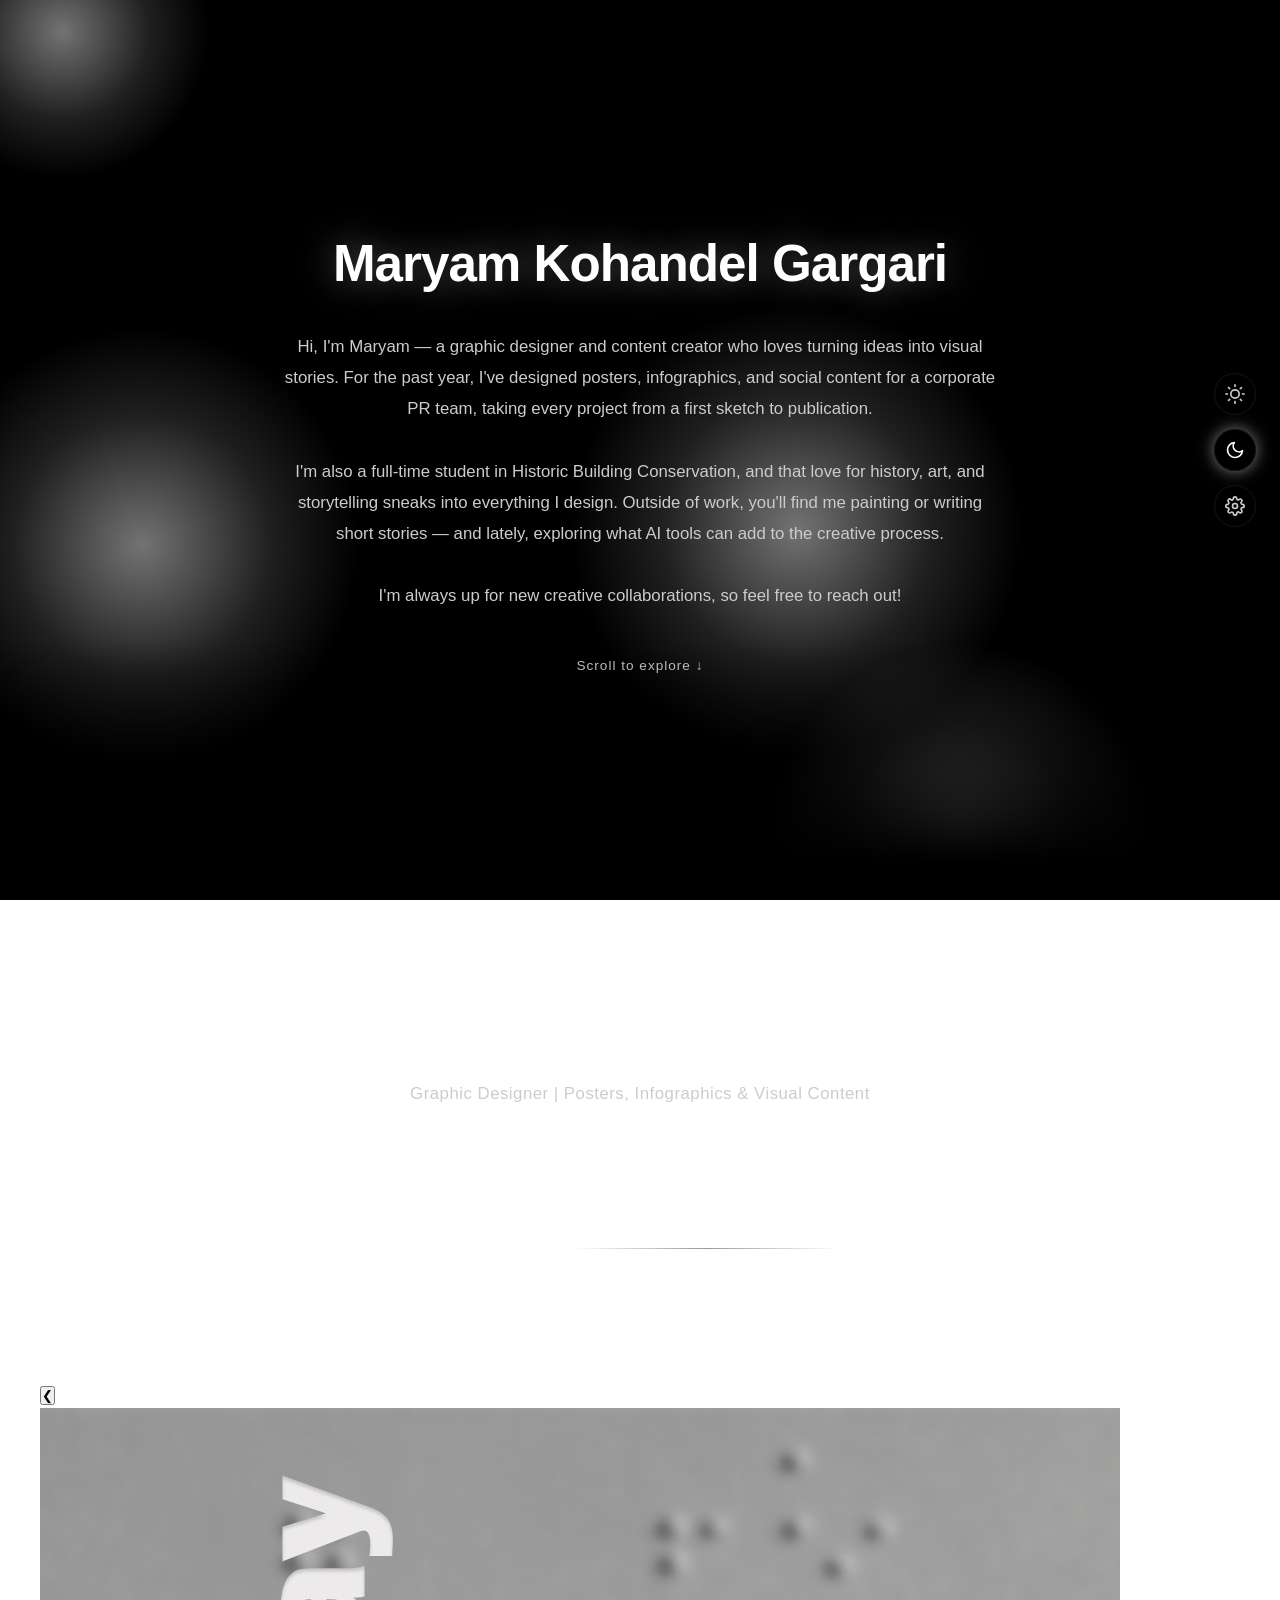
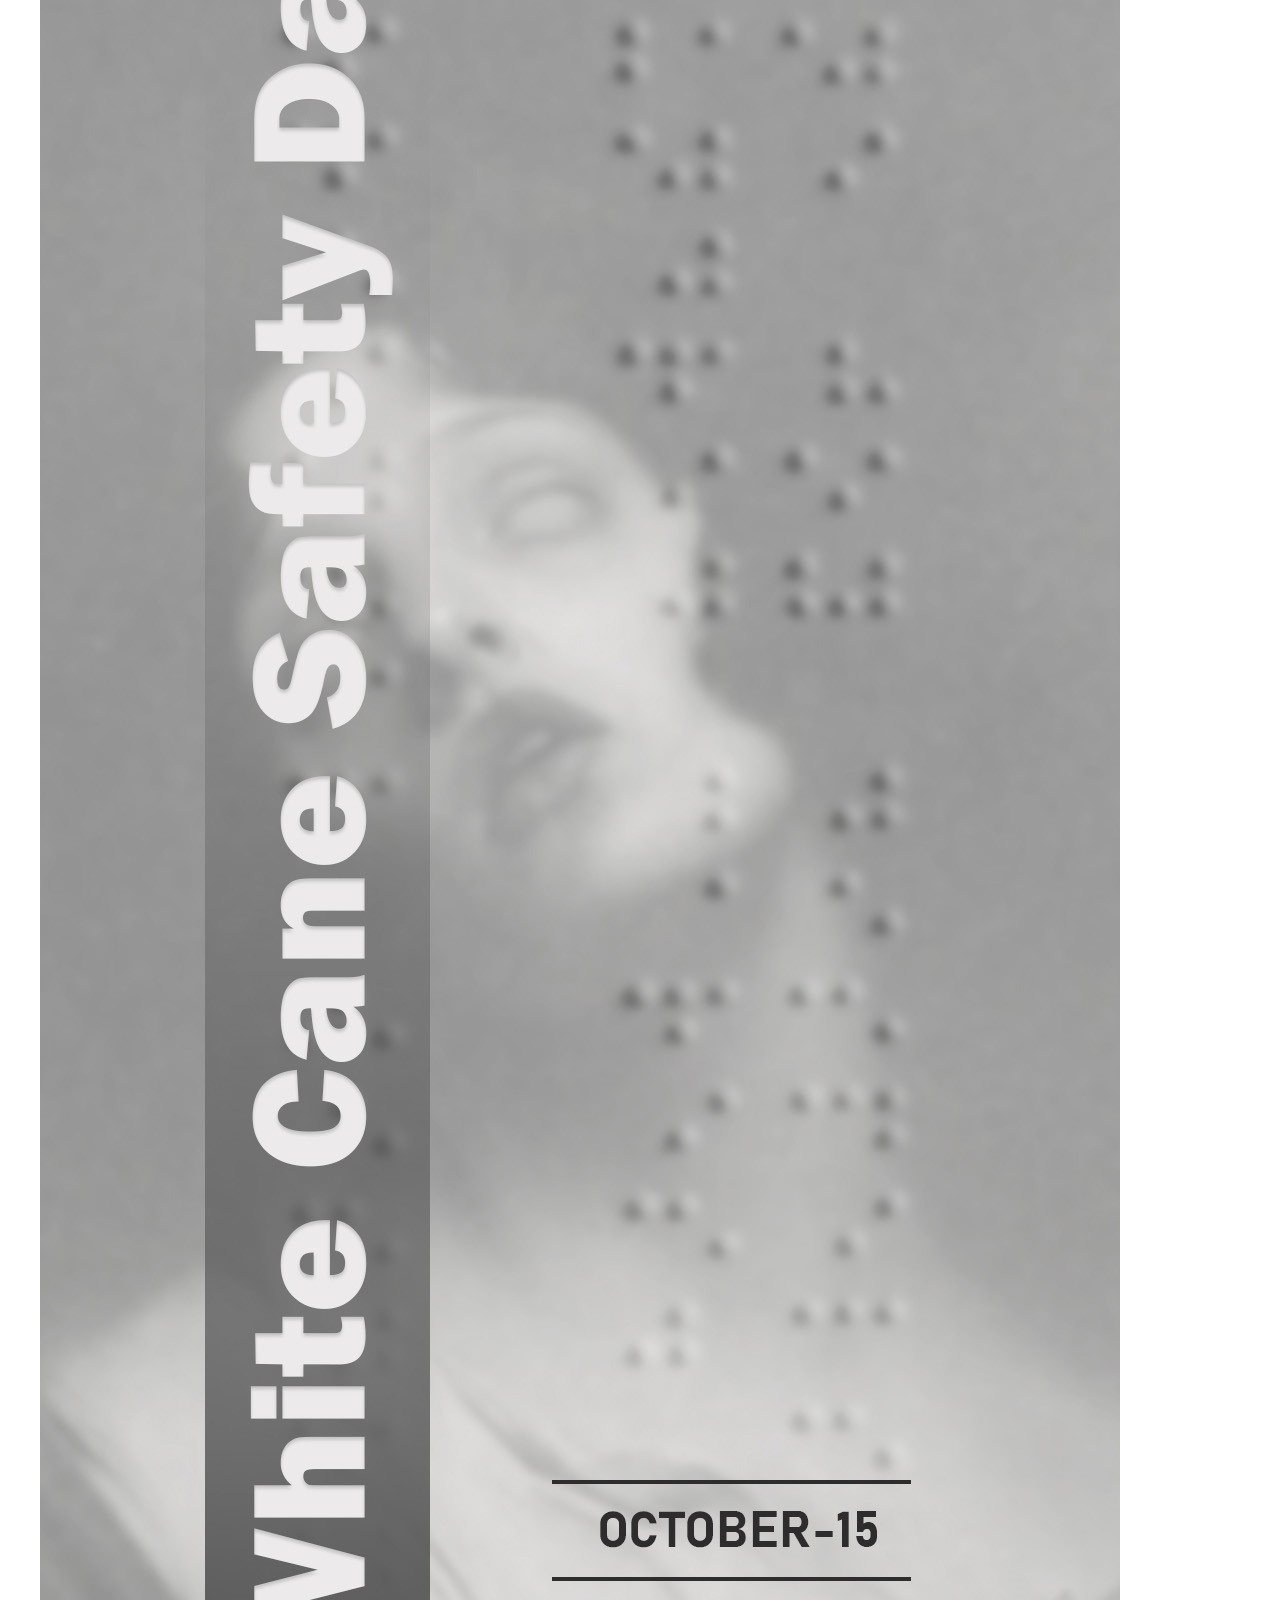
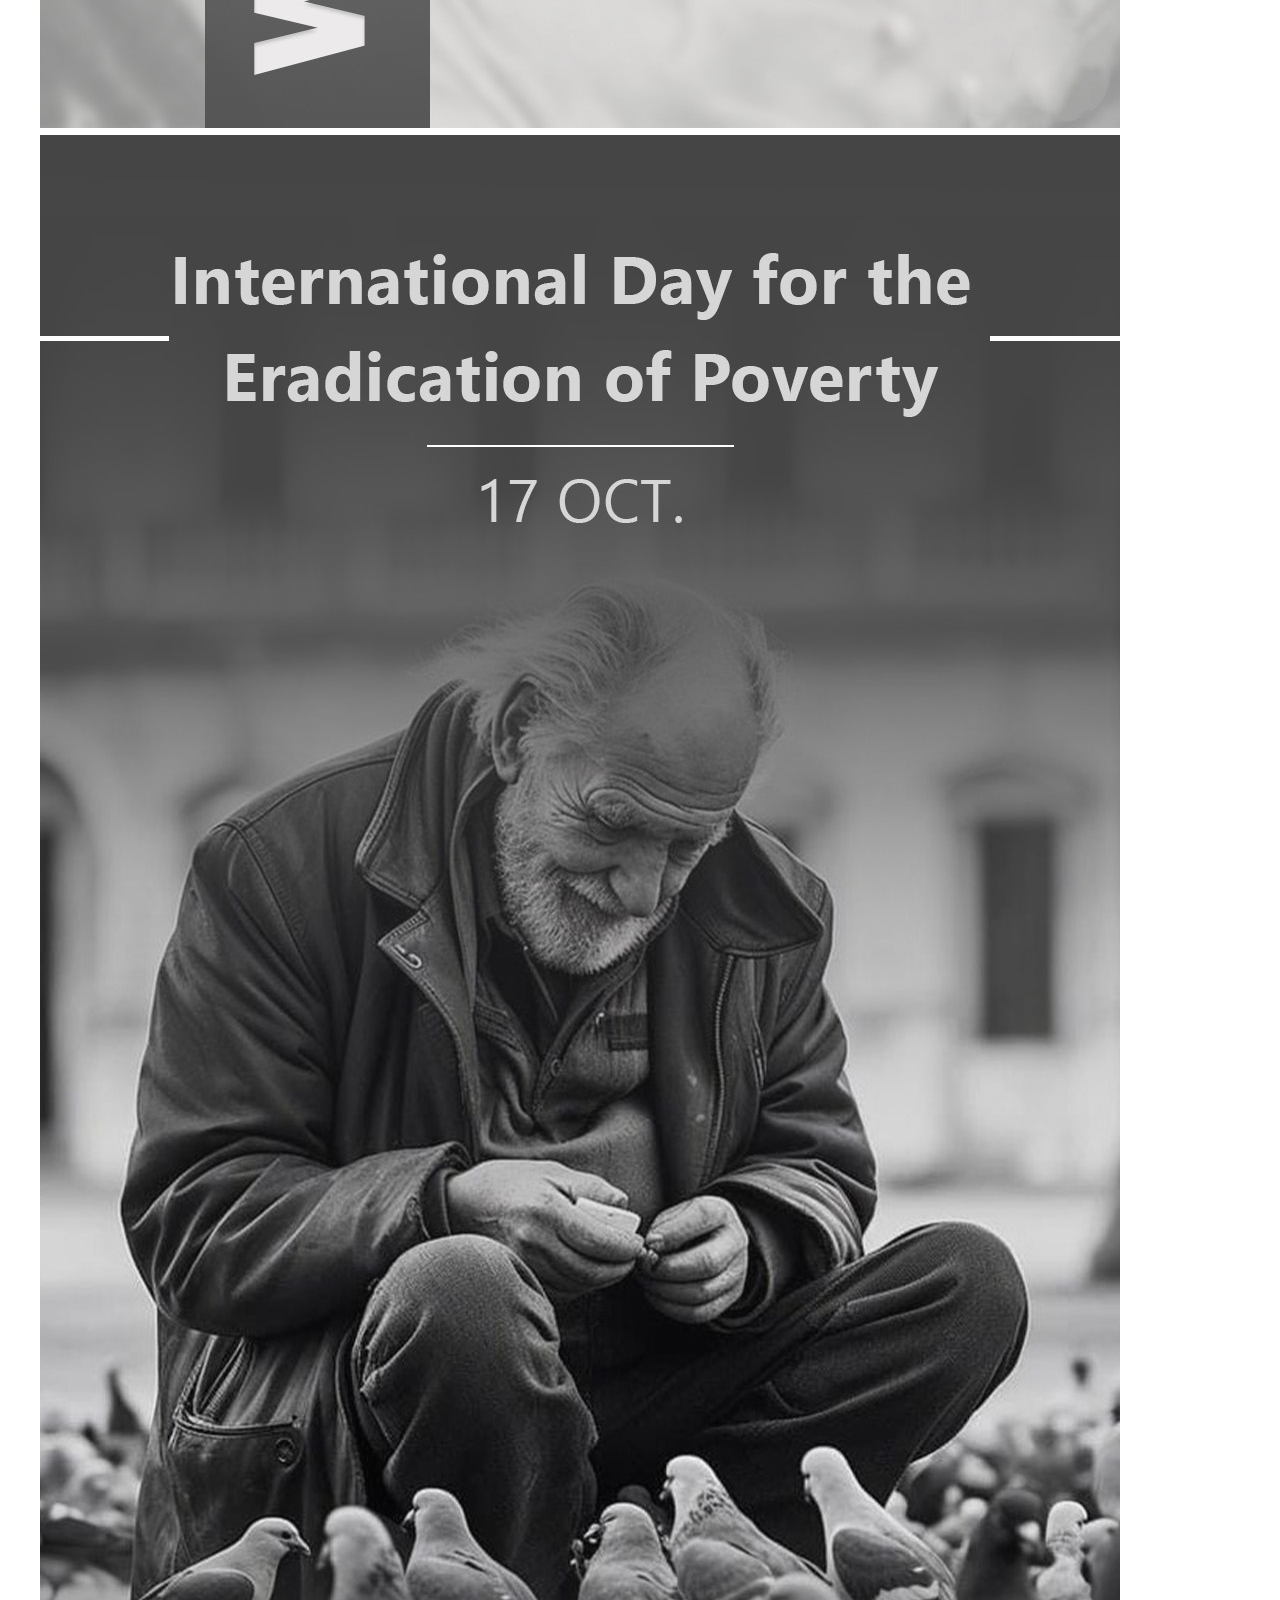
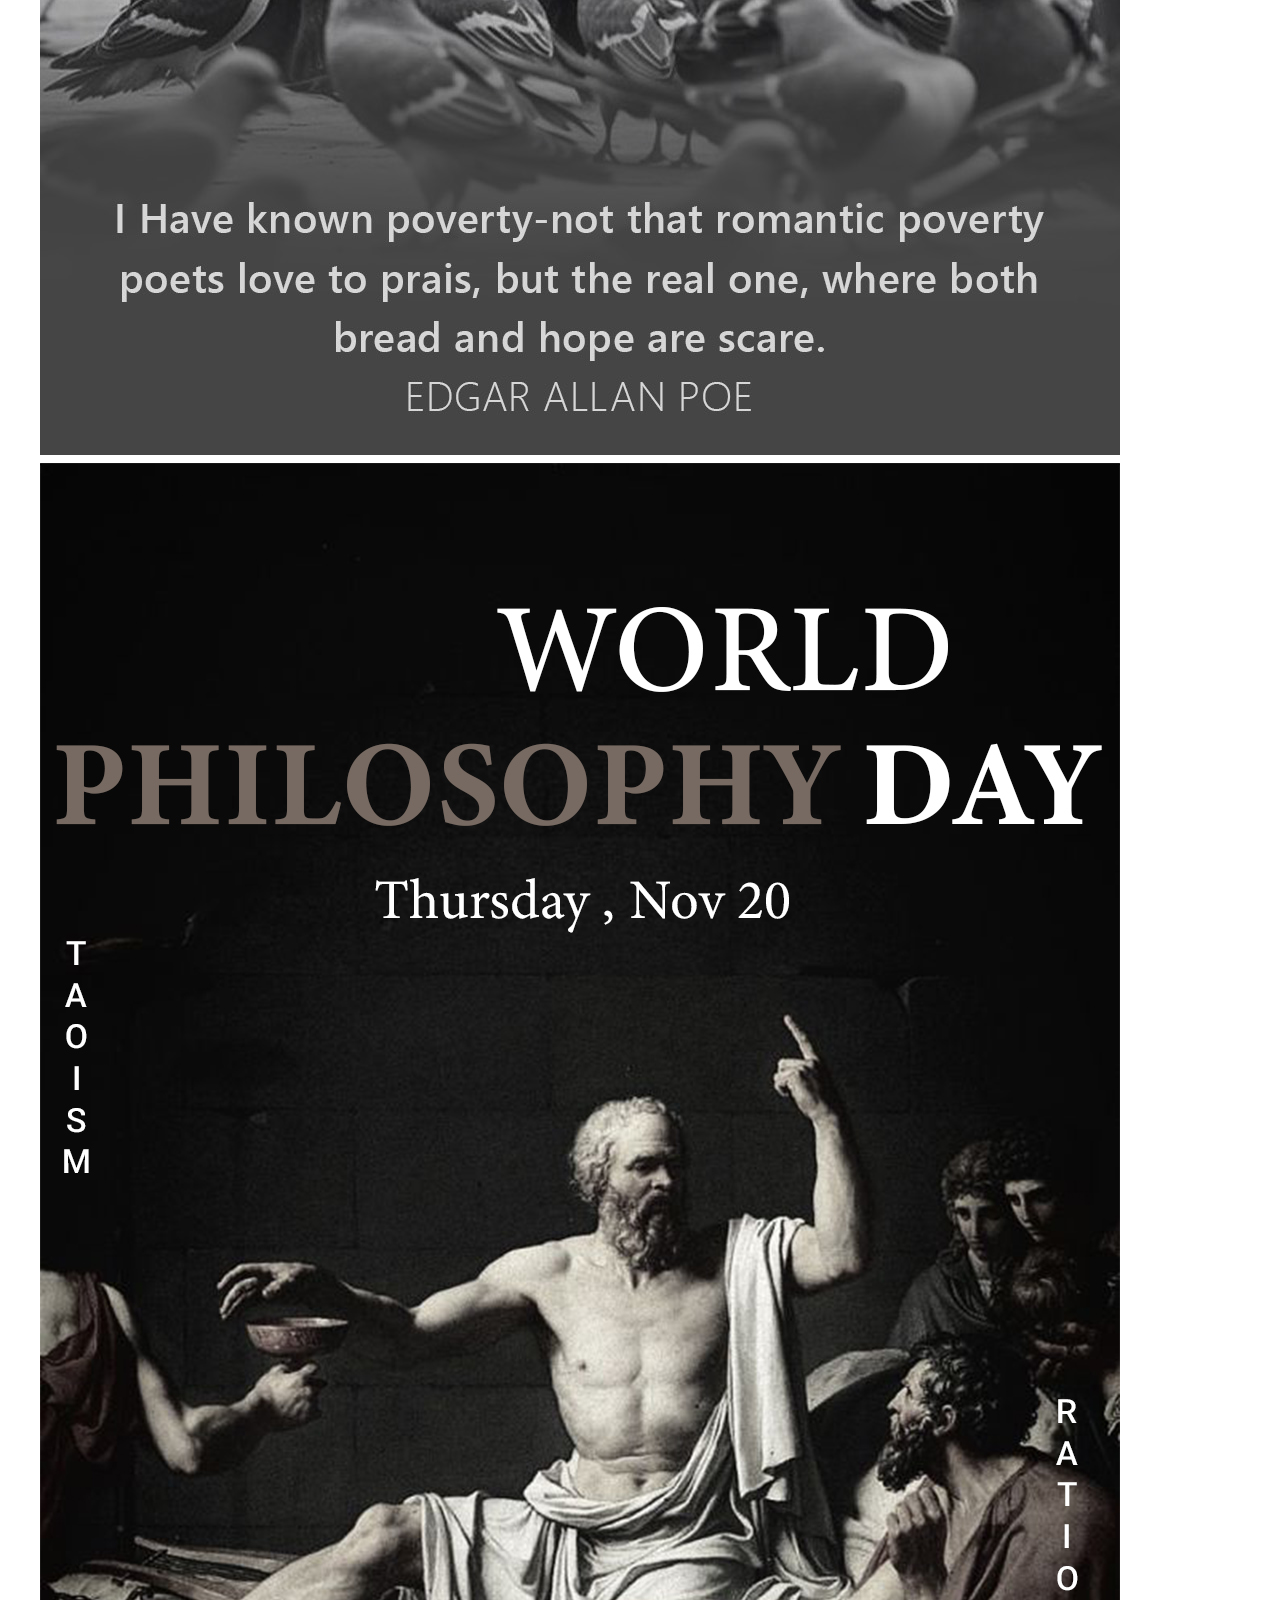
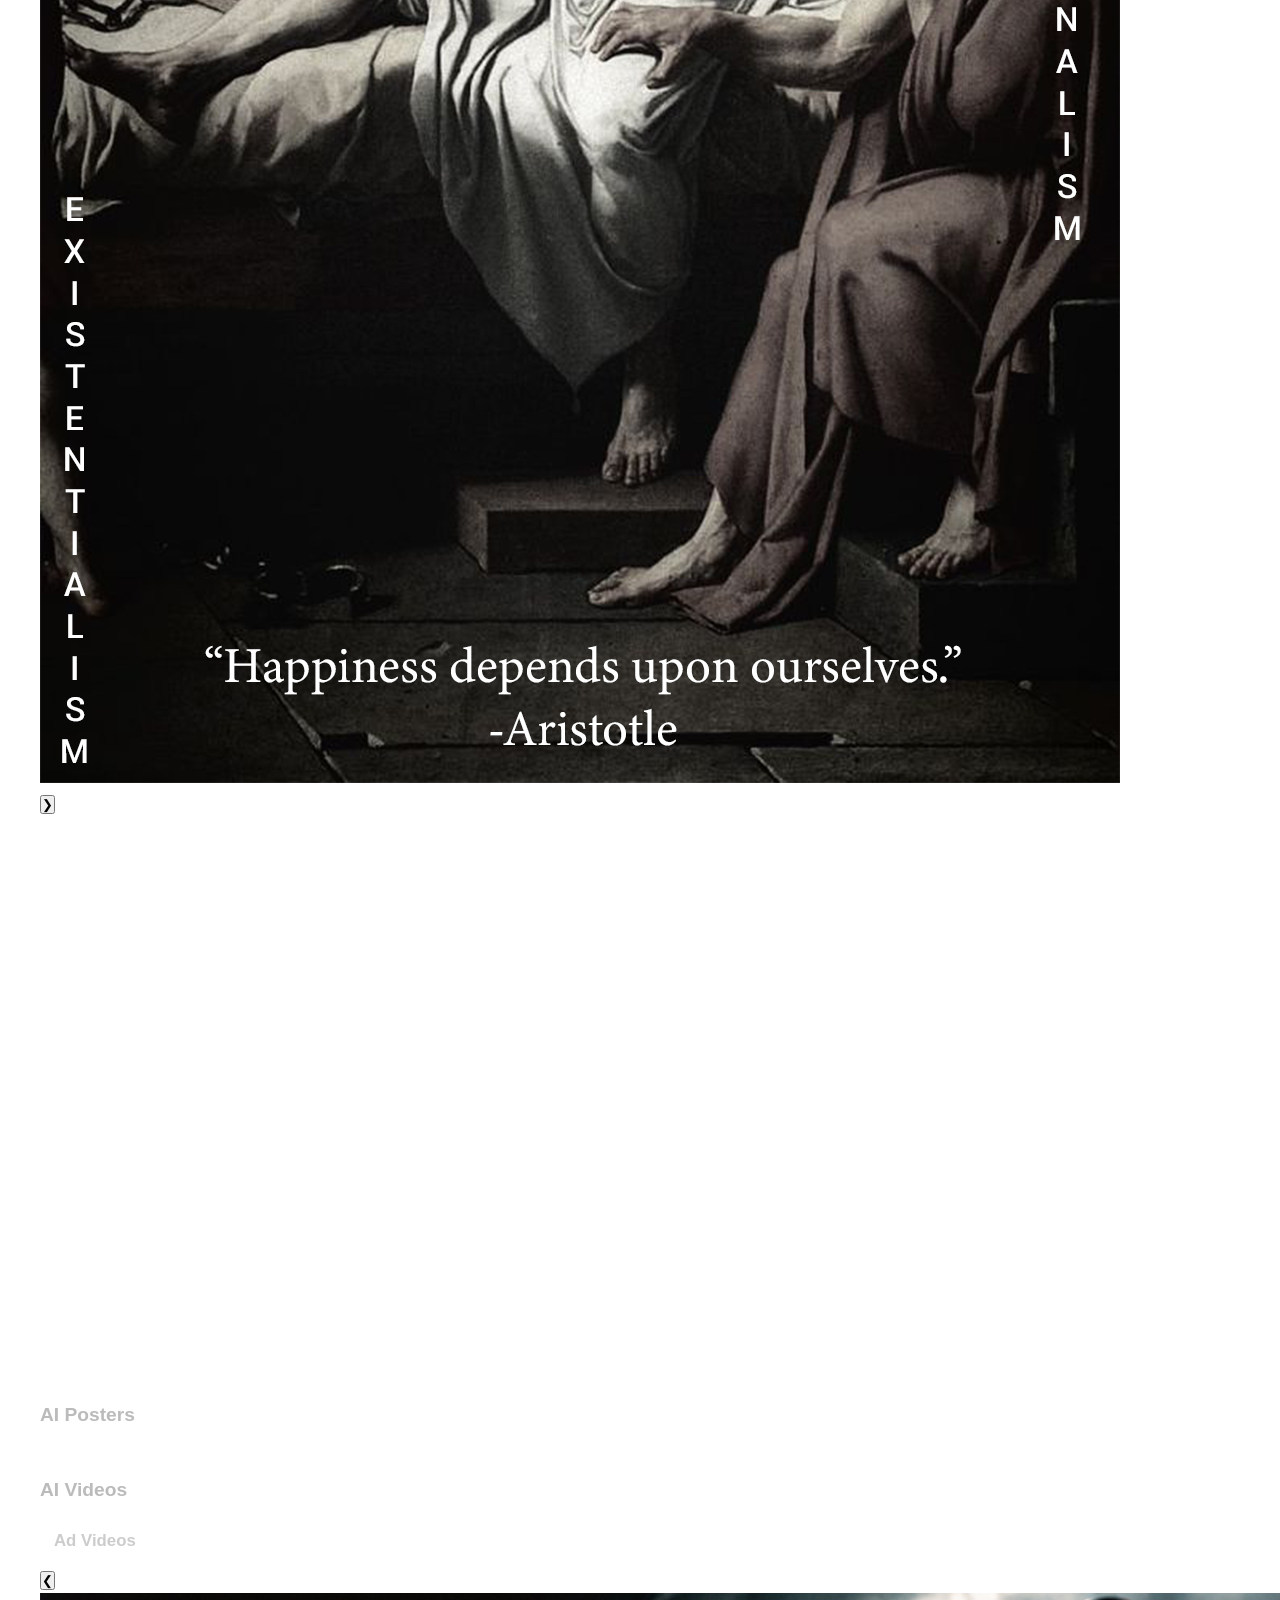
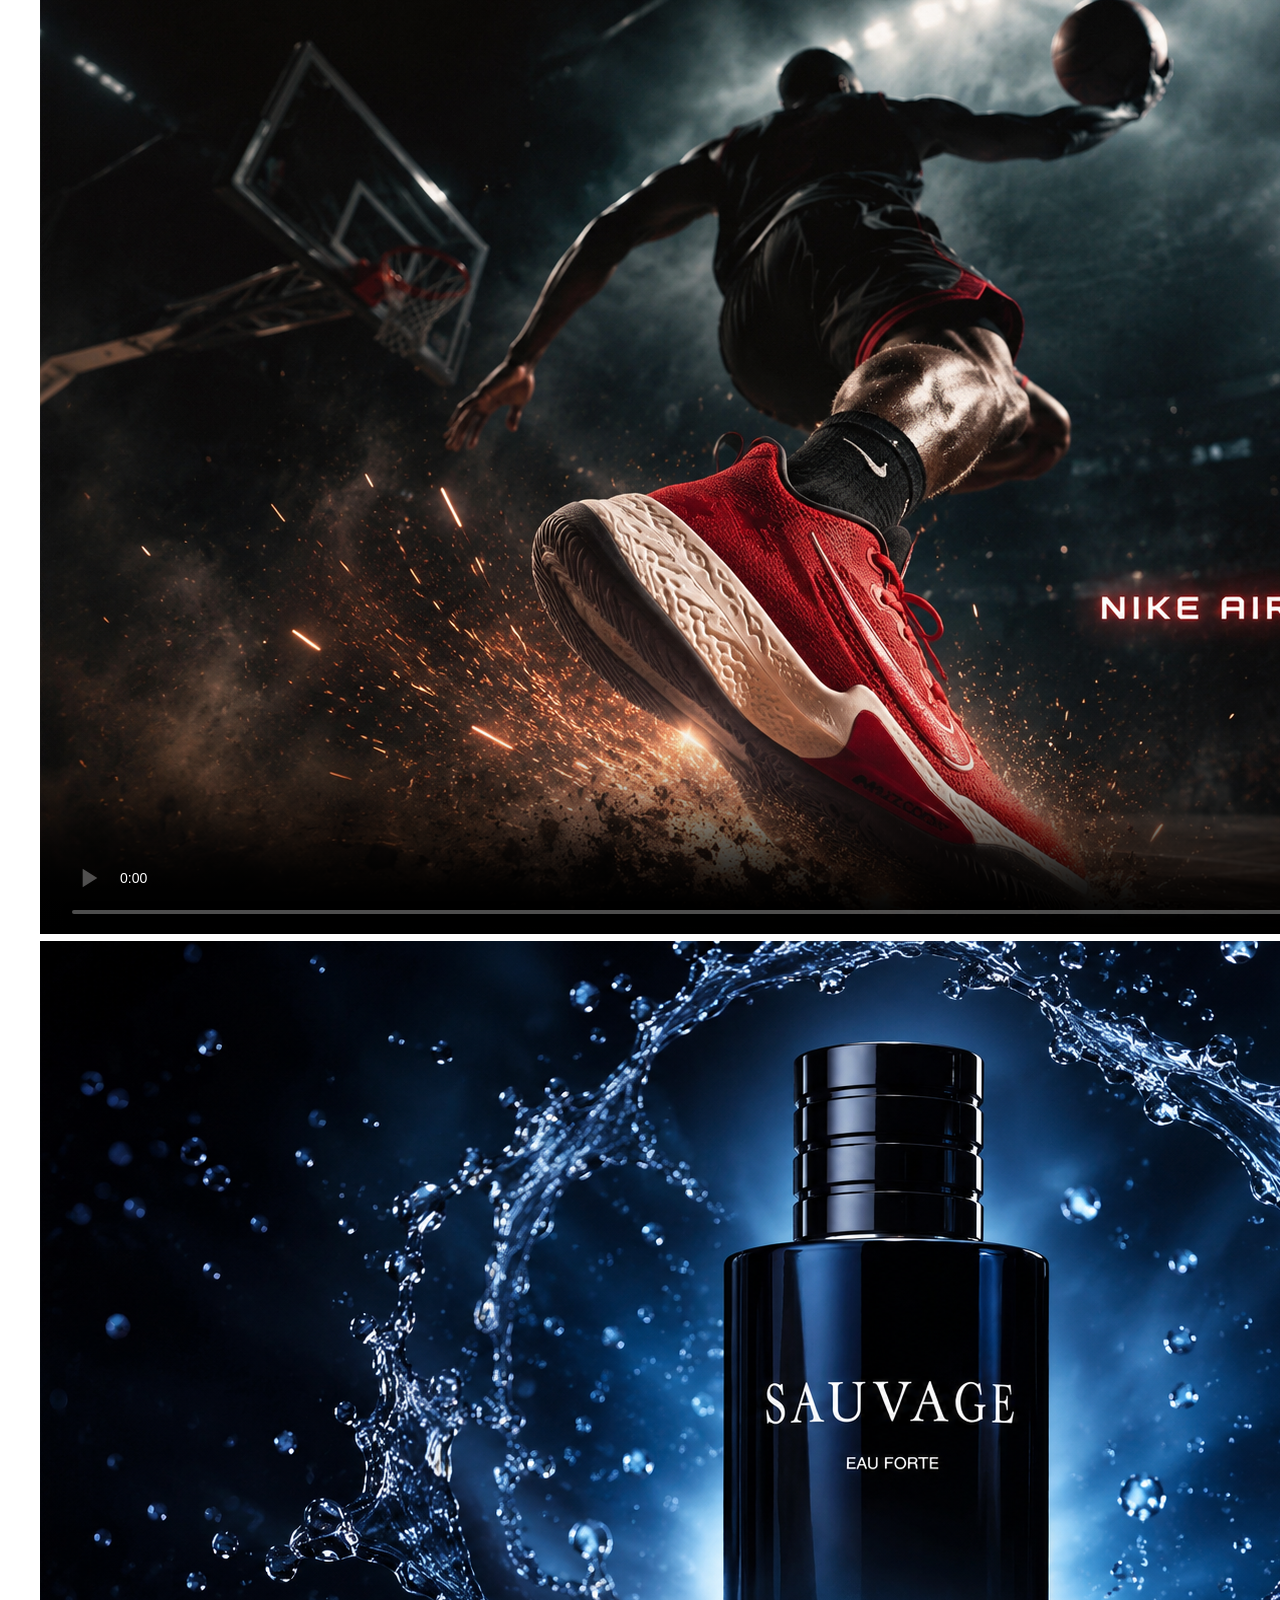
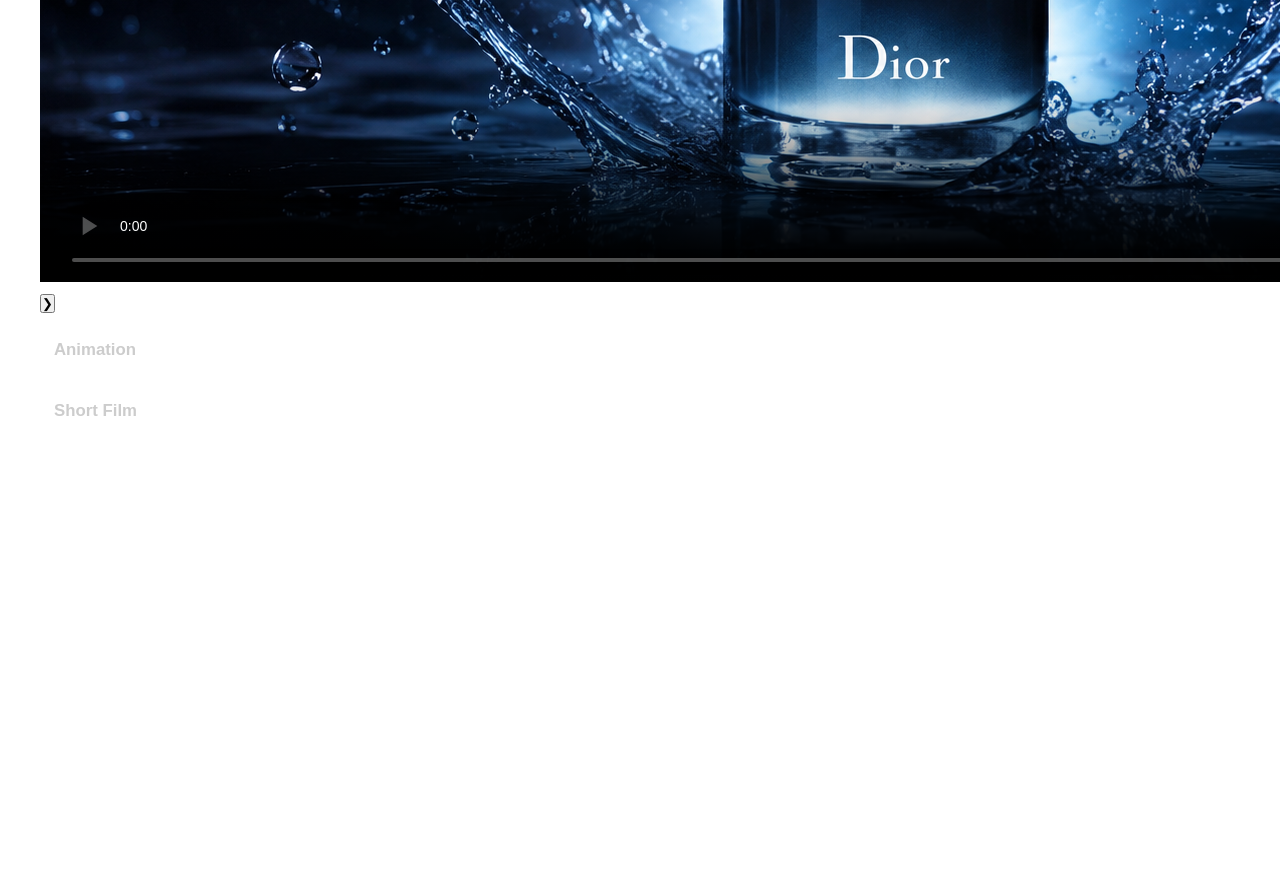
==== index.html @ fb29f492 "Update index.html" ====
<!DOCTYPE html>
<html lang="en" data-theme="dark">
<head>
  <meta charset="UTF-8">
  <meta name="viewport" content="width=device-width, initial-scale=1.0">
  <title>Maryam Kohandel Gargari | Graphic Design Portfolio</title>
  <link rel="stylesheet" href="style.css">
</head>
<body>

  <nav class="navbar" id="navbar">
    <a href="#posters" class="nav-link" data-target="posters">Occasion Posters</a>
    <a href="#logos" class="nav-link" data-target="logos">Logos</a>
    <a href="#infographics" class="nav-link" data-target="infographics">Infographics</a>
    <div class="nav-dropdown">
      <a href="#ai-content" class="nav-link" data-target="ai-content">AI Content</a>
      <div class="dropdown-menu">
        <a href="#ai-posters" class="dropdown-item">AI Posters</a>
        <a href="#ai-videos" class="dropdown-item">AI Videos</a>
      </div>
    </div>
    <a href="#architecture" class="nav-link" data-target="architecture">Architecture</a>
    <a href="#portfolios" class="nav-link" data-target="portfolios">Portfolio Designs</a>
  </nav>

  <div class="theme-switcher">
    <button class="theme-btn" id="lightBtn" title="Light mode" aria-label="Light mode">
      <svg viewBox="0 0 24 24" fill="none" stroke="currentColor" stroke-width="2" stroke-linecap="round" stroke-linejoin="round">
        <circle cx="12" cy="12" r="5"></circle>
        <line x1="12" y1="1" x2="12" y2="3"></line>
        <line x1="12" y1="21" x2="12" y2="23"></line>
        <line x1="4.22" y1="4.22" x2="5.64" y2="5.64"></line>
        <line x1="18.36" y1="18.36" x2="19.78" y2="19.78"></line>
        <line x1="1" y1="12" x2="3" y2="12"></line>
        <line x1="21" y1="12" x2="23" y2="12"></line>
        <line x1="4.22" y1="19.78" x2="5.64" y2="18.36"></line>
        <line x1="18.36" y1="5.64" x2="19.78" y2="4.22"></line>
      </svg>
    </button>
    <button class="theme-btn" id="darkBtn" title="Dark mode" aria-label="Dark mode">
      <svg viewBox="0 0 24 24" fill="none" stroke="currentColor" stroke-width="2" stroke-linecap="round" stroke-linejoin="round">
        <path d="M21 12.79A9 9 0 1 1 11.21 3 7 7 0 0 0 21 12.79z"></path>
      </svg>
    </button>
    <button class="theme-btn" id="autoBtn" title="System default" aria-label="System default">
      <svg viewBox="0 0 24 24" fill="none" stroke="currentColor" stroke-width="2" stroke-linecap="round" stroke-linejoin="round">
        <circle cx="12" cy="12" r="3"></circle>
        <path d="M19.4 15a1.65 1.65 0 0 0 .33 1.82l.06.06a2 2 0 1 1-2.83 2.83l-.06-.06a1.65 1.65 0 0 0-1.82-.33 1.65 1.65 0 0 0-1 1.51V21a2 2 0 0 1-4 0v-.09A1.65 1.65 0 0 0 9 19.4a1.65 1.65 0 0 0-1.82.33l-.06.06a2 2 0 1 1-2.83-2.83l.06-.06a1.65 1.65 0 0 0 .33-1.82 1.65 1.65 0 0 0-1.51-1H3a2 2 0 0 1 0-4h.09A1.65 1.65 0 0 0 4.6 9a1.65 1.65 0 0 0-.33-1.82l-.06-.06a2 2 0 1 1 2.83-2.83l.06.06a1.65 1.65 0 0 0 1.82.33H9a1.65 1.65 0 0 0 1-1.51V3a2 2 0 0 1 4 0v.09a1.65 1.65 0 0 0 1 1.51 1.65 1.65 0 0 0 1.82-.33l.06-.06a2 2 0 1 1 2.83 2.83l-.06.06a1.65 1.65 0 0 0-.33 1.82V9a1.65 1.65 0 0 0 1.51 1H21a2 2 0 0 1 0 4h-.09a1.65 1.65 0 0 0-1.51 1z"></path>
      </svg>
    </button>
  </div>

  <section class="hero" id="hero">
    <canvas id="fluidCanvas"></canvas>
    <div class="hero-content">
      <h1 class="hero-name">Maryam Kohandel <span class="accent">Gargari</span></h1>
      <p class="hero-desc" id="heroDesc">
        Hi, I'm Maryam — a graphic designer and content creator who loves turning ideas into visual stories. For the past year, I've designed posters, infographics, and social content for a corporate PR team, taking every project from a first sketch to publication.
        <br><br>
        I'm also a full-time student in Historic Building Conservation, and that love for history, art, and storytelling sneaks into everything I design. Outside of work, you'll find me painting or writing short stories — and lately, exploring what AI tools can add to the creative process.
        <br><br>
        I'm always up for new creative collaborations, so feel free to reach out!
      </p>
      <div class="scroll-hint">Scroll to explore ↓</div>
    </div>
  </section>

  <header id="mainHeader">
    <h1 class="main-name" id="mainName">Maryam Kohandel <span class="accent">Gargari</span></h1>
    <p id="subtitleText"></p>
    <div class="contact-info" id="contactInfo">
      <a href="https://wa.me/989905837732" target="_blank" rel="noopener noreferrer" class="contact-box">
        +98 990 583 7732
      </a>
      <a href="https://www.linkedin.com/in/maryam-kohandel-gargari-7722b7240/?skipRedirect=true" target="_blank" rel="noopener noreferrer" class="contact-box">
        LinkedIn
      </a>
    </div>
  </header>

  <div class="section-divider"></div>

<section class="section reveal" id="posters">
    <h2 class="section-title">Occasion Posters</h2>
    <div class="carousel-wrapper">
      <button class="carousel-arrow carousel-prev" aria-label="Previous poster">&#10094;</button>
      <div class="carousel-viewport">
        <div class="carousel-track">
          <div class="carousel-item" data-title="International White Cane Day">
            <img src="white-cane-day.jpg" alt="International White Cane Day">
          </div>
          <div class="carousel-item" data-title="International Day for the Eradication of Poverty">
            <img src="eradication-of-poverty.jpg" alt="International Day for the Eradication of Poverty">
          </div>
          <div class="carousel-item" data-title="World Philosophy Day">
            <img src="world-philosophy-day.jpg" alt="World Philosophy Day">
          </div>
        </div>
      </div>
      <button class="carousel-arrow carousel-next" aria-label="Next poster">&#10095;</button>
    </div>
    <div class="carousel-caption"></div>
  </section>

  <section class="section reveal" id="logos">
    <h2 class="section-title">Logos</h2>
    <div class="gallery"></div>
  </section>

  <section class="section reveal" id="infographics">
    <h2 class="section-title">Infographics</h2>
    <div class="gallery"></div>
  </section>

  <section class="section reveal" id="ai-content">
    <h2 class="section-title">AI-Generated Content</h2>

    <h3 class="subsection-title" id="ai-posters">AI Posters</h3>
    <div class="gallery"></div>

    <h3 class="subsection-title" id="ai-videos">AI Videos</h3>

<h4 class="subsubsection-title">Ad Videos</h4>
    <div class="carousel-wrapper">
      <button class="carousel-arrow carousel-prev" aria-label="Previous video">&#10094;</button>
      <div class="carousel-viewport">
        <div class="carousel-track">
          <div class="carousel-item carousel-item-video" data-title="">
            <video controls preload="metadata" poster="nike-ad-video-cover.jpg" playsinline>
              <source src="nike-ad-video.mp4" type="video/mp4">
            </video>
          </div>
          <div class="carousel-item carousel-item-video" data-title="">
            <video controls preload="metadata" poster="dior-ad-video-cover.jpg" playsinline>
              <source src="dior-ad-video.mp4" type="video/mp4">
            </video>
          </div>
        </div>
      </div>
      <button class="carousel-arrow carousel-next" aria-label="Next video">&#10095;</button>
    </div>
    <div class="carousel-caption"></div>

    <h4 class="subsubsection-title">Animation</h4>
    <div class="gallery"></div>

    <h4 class="subsubsection-title">Short Film</h4>
    <div class="gallery"></div>
  </section>

  <section class="section reveal" id="architecture">
    <h2 class="section-title">Architecture</h2>
    <div class="gallery"></div>
  </section>

  <section class="section reveal" id="portfolios">
    <h2 class="section-title">Portfolio Designs</h2>
    <div class="gallery"></div>
  </section>

  <div class="modal" id="modal">
    <span class="modal-close" id="modalClose">&times;</span>
    <img class="modal-content" id="modalImg">
    <p class="modal-caption" id="modalCaption"></p>
  </div>

  <script src="script.js"></script>
</body>
</html>
---- style.css ----
* {
  margin: 0;
  padding: 0;
  box-sizing: border-box;
}

:root {
  --bg-1: #000000;
  --bg-2: #1a1a1a;
  --bg-3: #3a3a3a;
  --text-main: #ffffff;
  --text-sub: #cccccc;
  --text-muted: #bbbbbb;
  --nav-bg: rgba(0, 0, 0, 0.75);
  --border-soft: rgba(255, 255, 255, 0.08);
  --frame-gradient: linear-gradient(145deg, #ffffff, #9a9a9a, #4a4a4a);
  --divider-gradient: linear-gradient(to right, transparent, #ffffff, #999999, transparent);
  --overlay-bg: rgba(0, 0, 0, 0.55);
  --modal-bg: rgba(0, 0, 0, 0.95);
  --active-glow: rgba(255, 255, 255, 0.5);
  --active-bg: rgba(255, 255, 255, 0.1);
  --dropdown-bg: rgba(20, 20, 20, 0.95);
}

[data-theme="light"] {
  --bg-1: #f5f5f5;
  --bg-2: #e8e8e8;
  --bg-3: #d4d4d4;
  --text-main: #111111;
  --text-sub: #444444;
  --text-muted: #555555;
  --nav-bg: rgba(255, 255, 255, 0.8);
  --border-soft: rgba(0, 0, 0, 0.08);
  --frame-gradient: linear-gradient(145deg, #ffffff, #cfcfcf, #9a9a9a);
  --divider-gradient: linear-gradient(to right, transparent, #444444, #999999, transparent);
  --overlay-bg: rgba(0, 0, 0, 0.5);
  --modal-bg: rgba(255, 255, 255, 0.97);
  --active-glow: rgba(0, 0, 0, 0.35);
  --active-bg: rgba(0, 0, 0, 0.08);
  --dropdown-bg: rgba(255, 255, 255, 0.97);
}

body {
  font-family: -apple-system, "Segoe UI", Roboto, Arial, sans-serif;
  background: linear-gradient(160deg, var(--bg-1) 0%, var(--bg-2) 45%, var(--bg-3) 100%);
  background-attachment: fixed;
  color: var(--text-main);
  line-height: 1.6;
  transition: background 0.4s ease, color 0.4s ease;
}

.navbar {
  position: fixed;
  top: 0;
  left: 0;
  right: 0;
  z-index: 500;
  display: flex;
  justify-content: center;
  gap: 50px;
  padding: 20px;
  background: var(--nav-bg);
  backdrop-filter: blur(10px);
  border-bottom: 1px solid var(--border-soft);
  opacity: 0;
  transform: translateY(-12px);
  pointer-events: none;
  transition: background 0.4s ease, opacity 0.5s ease, transform 0.5s ease;
}

.navbar.visible {
  opacity: 1;
  transform: translateY(0);
  pointer-events: auto;
}

.nav-link {
  color: var(--text-sub);
  text-decoration: none;
  font-size: 0.95rem;
  font-weight: 600;
  letter-spacing: 0.3px;
  padding: 6px 14px;
  border-radius: 20px;
  transition: color 0.2s ease, background 0.3s ease, box-shadow 0.3s ease;
}

.nav-link:hover {
  color: var(--text-main);
}

.nav-link.active {
  color: var(--text-main);
  background: var(--active-bg);
  box-shadow: 0 0 18px var(--active-glow);
}

.nav-dropdown {
  position: relative;
}

.dropdown-menu {
  position: absolute;
  top: 130%;
  left: 50%;
  transform: translateX(-50%);
  background: var(--dropdown-bg);
  border: 1px solid var(--border-soft);
  border-radius: 10px;
  padding: 8px;
  display: flex;
  flex-direction: column;
  min-width: 150px;
  opacity: 0;
  visibility: hidden;
  transform: translateX(-50%) translateY(-8px);
  transition: opacity 0.25s ease, transform 0.25s ease, visibility 0.25s ease;
}

.nav-dropdown:hover .dropdown-menu {
  opacity: 1;
  visibility: visible;
  transform: translateX(-50%) translateY(0);
}

.dropdown-item {
  color: var(--text-sub);
  text-decoration: none;
  font-size: 0.9rem;
  padding: 8px 14px;
  border-radius: 6px;
  transition: background 0.2s ease, color 0.2s ease;
}

.dropdown-item:hover {
  background: var(--active-bg);
  color: var(--text-main);
}

.theme-switcher {
  position: fixed;
  top: 50%;
  right: 24px;
  transform: translateY(-50%);
  display: flex;
  flex-direction: column;
  gap: 14px;
  z-index: 900;
}

.theme-btn {
  width: 42px;
  height: 42px;
  border-radius: 50%;
  border: 1px solid var(--border-soft);
  background: var(--nav-bg);
  backdrop-filter: blur(10px);
  color: var(--text-sub);
  display: flex;
  align-items: center;
  justify-content: center;
  cursor: pointer;
  transition: color 0.2s ease, box-shadow 0.3s ease, background 0.3s ease;
}

.theme-btn svg {
  width: 20px;
  height: 20px;
}

.theme-btn:hover {
  color: var(--text-main);
}

.theme-btn.active {
  color: var(--text-main);
  box-shadow: 0 0 16px var(--active-glow);
}

.hero {
  position: relative;
  width: 100%;
  height: 100vh;
  overflow: hidden;
  display: flex;
  align-items: center;
  justify-content: center;
  background: #000000;
}

#fluidCanvas {
  position: absolute;
  inset: 0;
  width: 100%;
  height: 100%;
}

.hero::after {
  content: "";
  position: absolute;
  left: 0;
  right: 0;
  bottom: 0;
  height: 260px;
  background: linear-gradient(to bottom, transparent, var(--bg-1) 85%);
  pointer-events: none;
  z-index: 1;
}

.hero-content {
  position: relative;
  z-index: 2;
  text-align: center;
  padding: 0 24px;
  max-width: 760px;
}

.hero-name {
  font-size: 3.2rem;
  font-weight: 800;
  color: var(--text-main);
  letter-spacing: -1px;
  text-shadow: 0 0 35px rgba(255, 255, 255, 0.35);
}

.hero-desc {
  margin-top: 26px;
  color: var(--text-sub);
  font-size: 1.05rem;
  line-height: 1.85;
  transition: opacity 0.4s ease, transform 0.4s ease;
}

.hero-desc.faded {
  opacity: 0;
  transform: translateY(-20px);
  pointer-events: none;
}

.scroll-hint {
  margin-top: 44px;
  color: var(--text-muted);
  font-size: 0.85rem;
  letter-spacing: 1px;
  animation: bounce 2s infinite;
  transition: opacity 0.4s ease;
}

.scroll-hint.faded {
  opacity: 0;
}

@keyframes bounce {
  0%, 100% { transform: translateY(0); }
  50% { transform: translateY(8px); }
}

#mainHeader {
  padding: 100px 40px 50px;
  text-align: center;
  min-height: 200px;
}

.main-name {
  font-size: 2.6rem;
  font-weight: 700;
  letter-spacing: -0.5px;
  color: var(--text-main);
  text-shadow: 0 0 25px rgba(255, 255, 255, 0.15);
  opacity: 1;
}

#subtitleText {
  margin-top: 14px;
  color: var(--text-sub);
  font-size: 1.05rem;
  letter-spacing: 0.5px;
  min-height: 1.4em;
}

#contactInfo {
  margin-top: 26px;
  display: flex;
  justify-content: center;
  align-items: center;
  gap: 16px;
  opacity: 0;
  transform: translateY(10px);
  transition: opacity 0.6s ease, transform 0.6s ease;
}

#contactInfo.visible {
  opacity: 1;
  transform: translateY(0);
}

.contact-info {
  margin-top: 26px;
  display: flex;
  justify-content: center;
  align-items: center;
  gap: 16px;
}

.contact-box {
  color: var(--text-main);
  text-decoration: none;
  font-size: 0.95rem;
  font-weight: 600;
  padding: 10px 22px;
  border-radius: 30px;
  background: transparent;
  transition: background 0.25s ease, transform 0.2s ease;
}

.contact-box:hover {
  background: var(--active-bg);
  transform: translateY(-2px);
}

.section-divider {
  width: 40%;
  max-width: 400px;
  height: 1px;
  margin: 20px auto 0;
  background: var(--divider-gradient);
  box-shadow: 0 4px 12px rgba(255, 255, 255, 0.2);
}

.accent {
  color: var(--text-main);
  font-weight: 800;
}

.section {
  padding: 60px 40px;
  border-bottom: 1px solid var(--border-soft);
}

.reveal {
  filter: blur(14px);
  opacity: 0;
  transform: translateY(30px);
  transition: filter 0.9s ease, opacity 0.9s ease, transform 0.9s ease;
}

.reveal.visible {
  filter: blur(0);
  opacity: 1;
  transform: translateY(0);
}

.section-title {
  font-size: 1.7rem;
  font-weight: 700;
  margin-bottom: 30px;
  color: var(--text-main);
}

.subsection-title {
  font-size: 1.2rem;
  font-weight: 600;
  margin: 30px 0 15px;
  color: var(--text-muted);
}

.subsubsection-title {
  font-size: 1.05rem;
  font-weight: 600;
  margin: 22px 0 12px;
  color: var(--text-sub);
  padding-left: 12px;
  border-left: 2px solid rgba(255, 255, 255, 0.25);
}

.gallery {
  display: grid;
  grid-template-columns: repeat(auto-fit, minmax(260px, 1fr));
  gap: 24px;
}

.gallery-item {
  position: relative;
  cursor: pointer;
  aspect-ratio: 1 / 1;
  border-radius: 10px;
  padding: 4px;
  background: var(--frame-gradient);
  box-shadow: 0 4px 20px rgba(0, 0, 0, 0.5);
  transition: transform 0.25s ease, box-shadow 0.25s ease;
}

.gallery-item:hover {
  transform: translateY(-4px);
  box-shadow: 0 8px 30px rgba(255, 255, 255, 0.15);
}

.gallery-item img,
.gallery-item video {
  width: 100%;
  height: 100%;
  object-fit: cover;
  border-radius: 7px;
  display: block;
  transition: filter 0.3s ease;
}

.gallery-item:hover img,
.gallery-item:hover video {
  filter: blur(2px) brightness(0.6);
}

.overlay {
  position: absolute;
  top: 4px;
  left: 4px;
  width: calc(100% - 8px);
  height: calc(100% - 8px);
  border-radius: 7px;
  display: flex;
  align-items: center;
  justify-content: center;
  text-align: center;
  padding: 15px;
  background: var(--overlay-bg);
  opacity: 0;
  transition: opacity 0.3s ease;
}

.overlay span {
  color: #ffffff;
  font-size: 1.3rem;
  font-weight: 800;
  letter-spacing: 0.3px;
  text-shadow: 0 2px 14px rgba(0, 0, 0, 0.9);
}

.gallery-item:hover .overlay {
  opacity: 1;
}

.modal {
  display: none;
  position: fixed;
  top: 0;
  left: 0;
  width: 100%;
  height: 100%;
  background: var(--modal-bg);
  z-index: 1000;
  align-items: center;
  justify-content: center;
  flex-direction: column;
}

.modal.active {
  display: flex;
}

.modal-content {
  max-width: 85%;
  max-height: 75vh;
  border-radius: 8px;
  box-shadow: 0 0 40px rgba(255, 255, 255, 0.1);
}

.modal-caption {
  color: var(--text-main);
  margin-top: 20px;
  font-size: 1.1rem;
  text-align: center;
  max-width: 700px;
  padding: 0 20px;
}

.modal-close {
  position: absolute;
  top: 25px;
  right: 35px;
  color: var(--text-main);
  font-size: 2.5rem;
  cursor: pointer;
  line-height: 1;
}

@media (max-width: 768px) {
  .navbar {
    flex-wrap: wrap;
    gap: 20px 30px;
  }

  .theme-switcher {
    top: auto;
    bottom: 20px;
    right: 16px;
    transform: none;
    flex-direction: row;
  }
}
.video-gallery {
  display: grid;
  grid-template-columns: repeat(auto-fit, minmax(320px, 1fr));
  gap: 24px;
}

.video-item {
  position: relative;
  border-radius: 10px;
  padding: 4px;
  background: var(--frame-gradient);
  box-shadow: 0 4px 20px rgba(0, 0, 0, 0.5);
  transition: transform 0.25s ease, box-shadow 0.25s ease;
}

.video-item:hover {
  transform: translateY(-4px);
  box-shadow: 0 8px 30px rgba(255, 255, 255, 0.15);
}

.video-item video {
  width: 100%;
  aspect-ratio: 16 / 9;
  border-radius: 7px;
  display: block;
  background: #000;
}
.video-gallery {
  grid-template-columns: repeat(auto-fit, minmax(320px, 1fr));
}

.video-card {
  position: relative;
  border-radius: 10px;
  padding: 4px;
  background: var(--frame-gradient);
  box-shadow: 0 4px 20px rgba(0, 0, 0, 0.5);
  transition: transform 0.25s ease, box-shadow 0.25s ease;
}

.video-card:hover {
  transform: translateY(-4px);
  box-shadow: 0 8px 30px rgba(255, 255, 255, 0.15);
}

.video-card video {
  width: 100%;
  aspect-ratio: 16 / 9;
  border-radius: 7px;
  display: block;
  background: #000000;
}
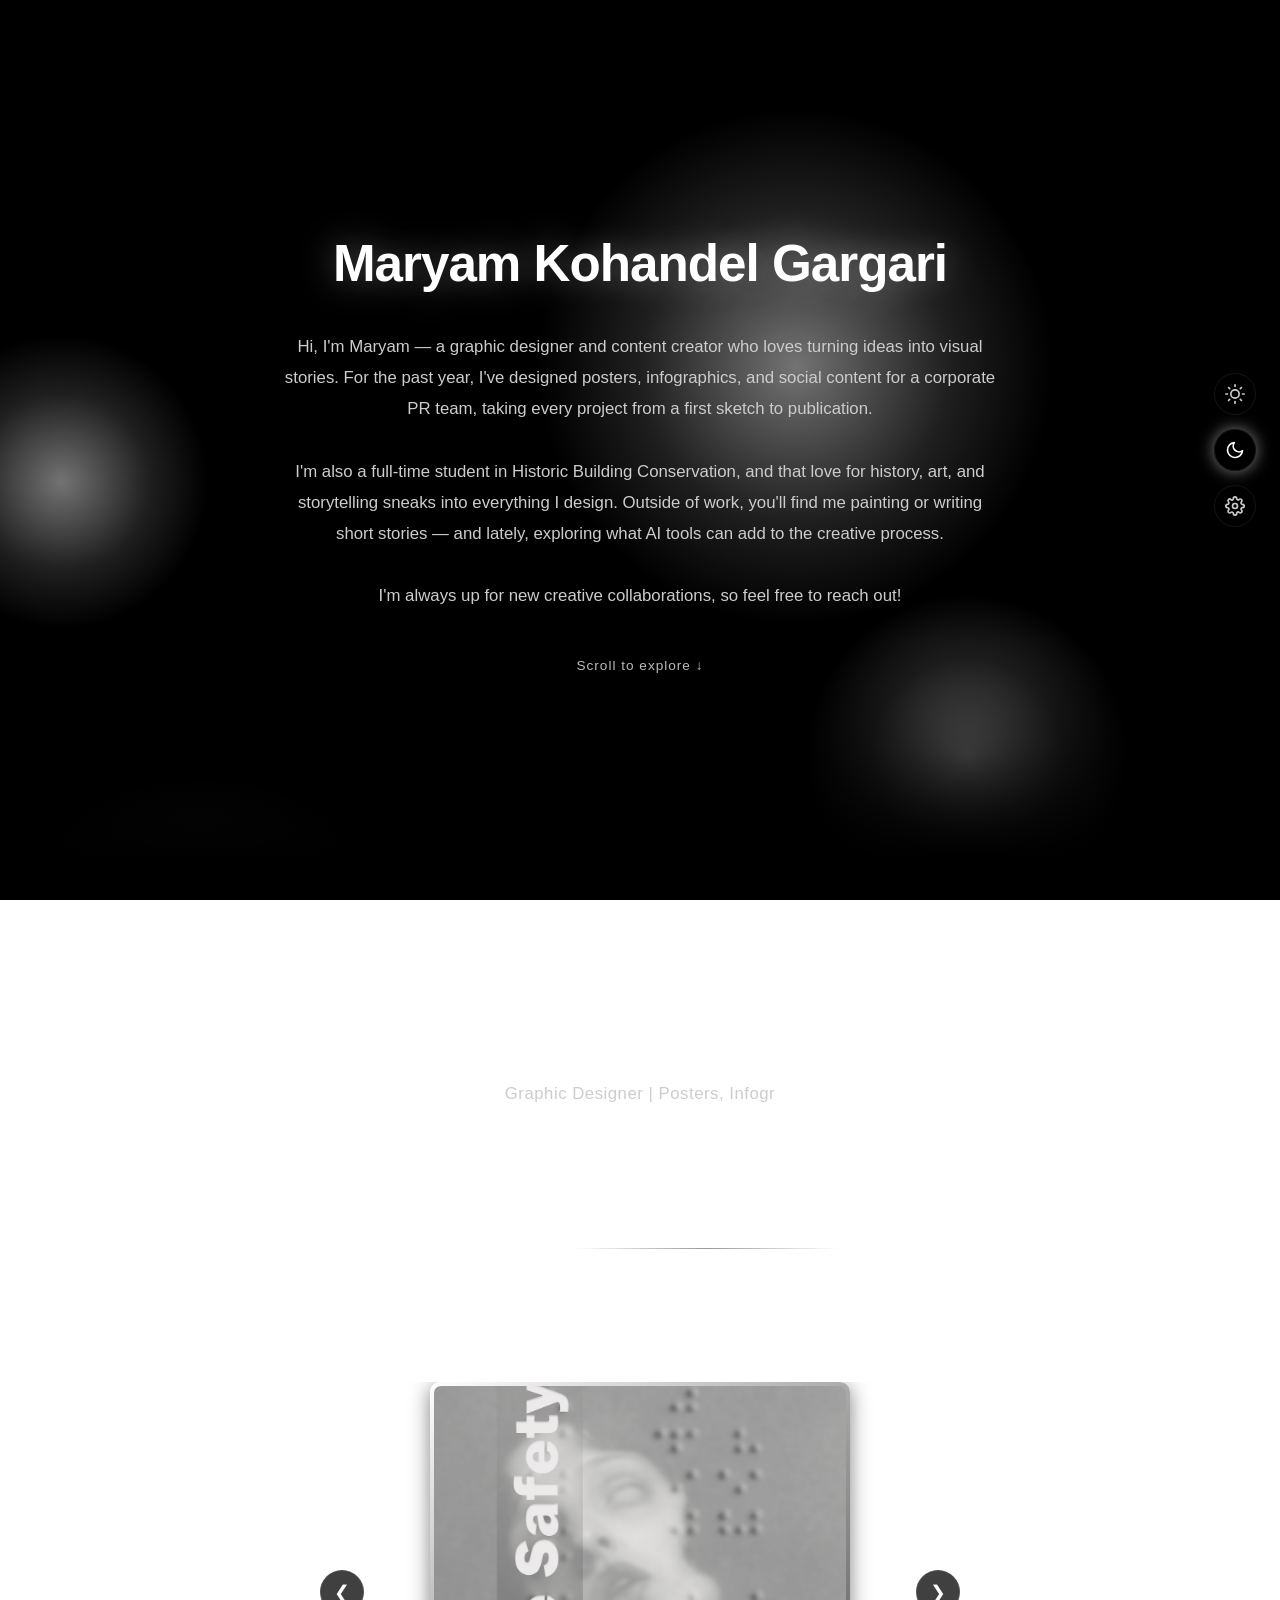
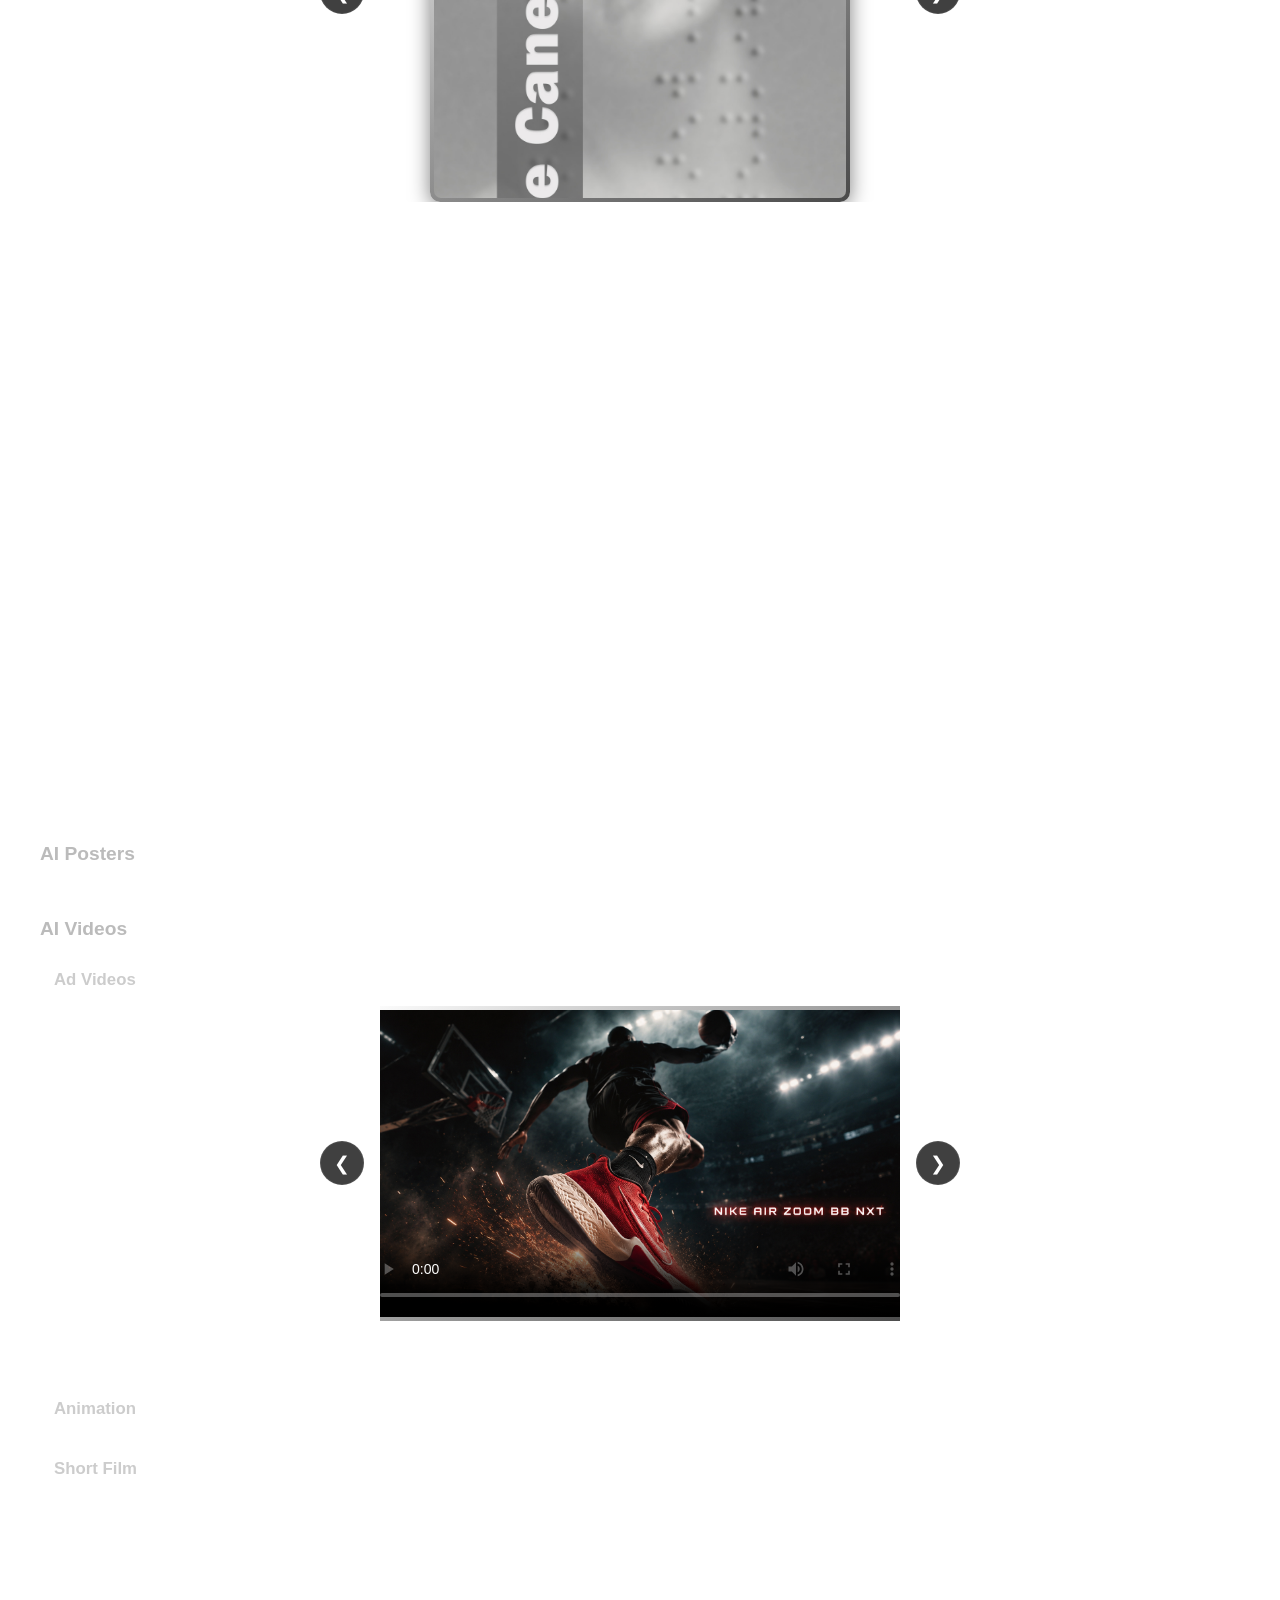
==== commit 6f819bcb: "Update index.html" ====
--- a/index.html
+++ b/index.html
@@ -80,7 +80,7 @@
 
   <div class="section-divider"></div>
 
-<section class="section reveal" id="posters">
+  <section class="section reveal" id="posters">
     <h2 class="section-title">Occasion Posters</h2>
     <div class="carousel-wrapper">
       <button class="carousel-arrow carousel-prev" aria-label="Previous poster">&#10094;</button>
@@ -120,7 +120,7 @@
 
     <h3 class="subsection-title" id="ai-videos">AI Videos</h3>
 
-<h4 class="subsubsection-title">Ad Videos</h4>
+    <h4 class="subsubsection-title">Ad Videos</h4>
     <div class="carousel-wrapper">
       <button class="carousel-arrow carousel-prev" aria-label="Previous video">&#10094;</button>
       <div class="carousel-viewport">
--- a/style.css
+++ b/style.css
@@ -549,3 +549,101 @@
   display: block;
   background: #000000;
 }
+.carousel-wrapper {
+  position: relative;
+  max-width: 640px;
+  margin: 0 auto;
+  display: flex;
+  align-items: center;
+  gap: 16px;
+}
+
+.carousel-viewport {
+  flex: 1;
+  overflow: hidden;
+}
+
+.carousel-track {
+  display: flex;
+  align-items: center;
+  transition: transform 0.5s ease;
+  will-change: transform;
+}
+
+.carousel-item {
+  flex: 0 0 auto;
+  width: min(70vw, 420px);
+  aspect-ratio: 1 / 1;
+  margin: 0 16px;
+  padding: 4px;
+  border-radius: 10px;
+  background: var(--frame-gradient);
+  box-shadow: 0 4px 20px rgba(0, 0, 0, 0.5);
+  opacity: 0.35;
+  transform: scale(0.78);
+  filter: blur(1px);
+  cursor: pointer;
+  transition: opacity 0.5s ease, transform 0.5s ease, filter 0.5s ease;
+}
+
+.carousel-item.active {
+  opacity: 1;
+  transform: scale(1);
+  filter: none;
+}
+
+.carousel-item img,
+.carousel-item video {
+  width: 100%;
+  height: 100%;
+  object-fit: cover;
+  border-radius: 7px;
+  display: block;
+}
+
+.carousel-item-video {
+  aspect-ratio: 16 / 9;
+  width: min(85vw, 560px);
+}
+
+.carousel-arrow {
+  width: 44px;
+  height: 44px;
+  border-radius: 50%;
+  border: 1px solid var(--border-soft);
+  background: var(--nav-bg);
+  backdrop-filter: blur(10px);
+  color: var(--text-main);
+  font-size: 1.2rem;
+  display: flex;
+  align-items: center;
+  justify-content: center;
+  cursor: pointer;
+  flex-shrink: 0;
+  transition: background 0.2s ease, transform 0.2s ease;
+}
+
+.carousel-arrow:hover {
+  transform: scale(1.08);
+}
+
+.carousel-caption {
+  margin-top: 22px;
+  text-align: center;
+  font-size: 1.2rem;
+  font-weight: 700;
+  color: var(--text-main);
+  min-height: 1.6em;
+  letter-spacing: 0.3px;
+}
+
+@media (max-width: 640px) {
+  .carousel-wrapper {
+    gap: 8px;
+  }
+  .carousel-arrow {
+    width: 36px;
+    height: 36px;
+    font-size: 1rem;
+  }
+}
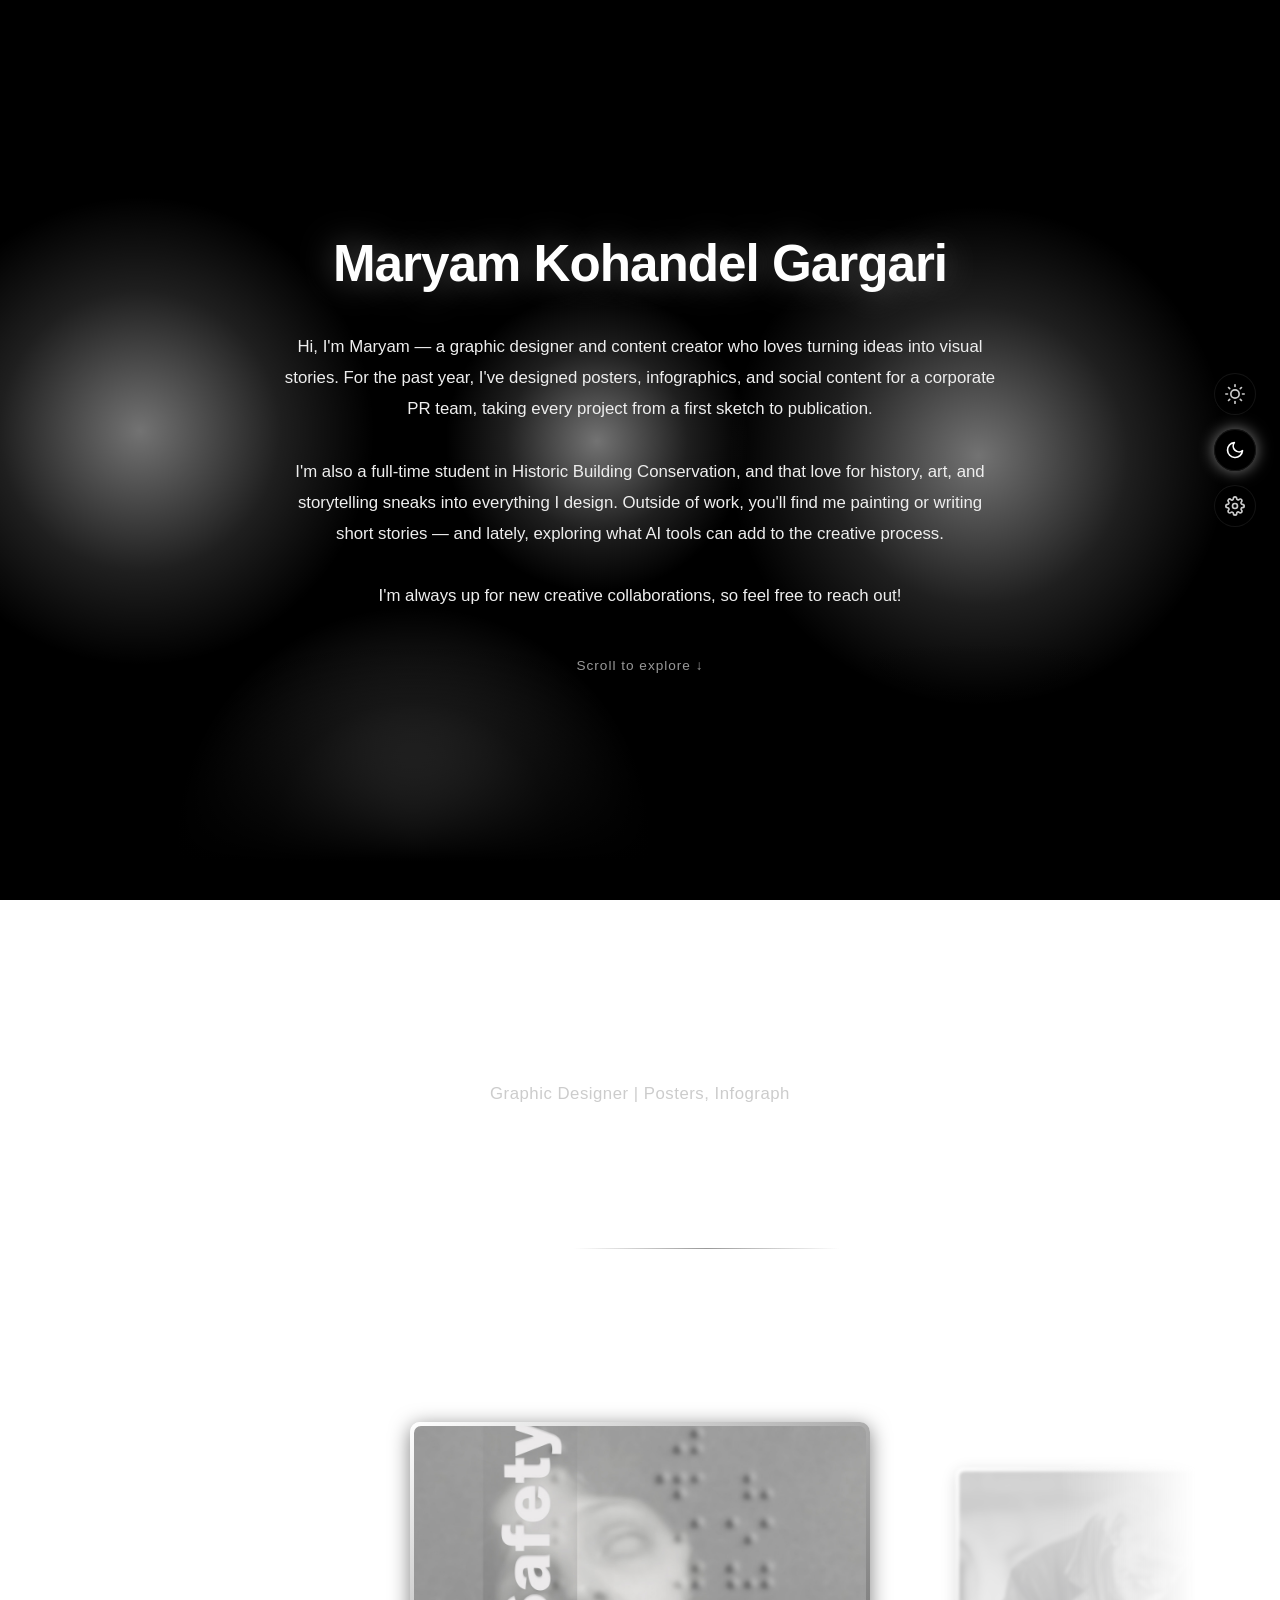
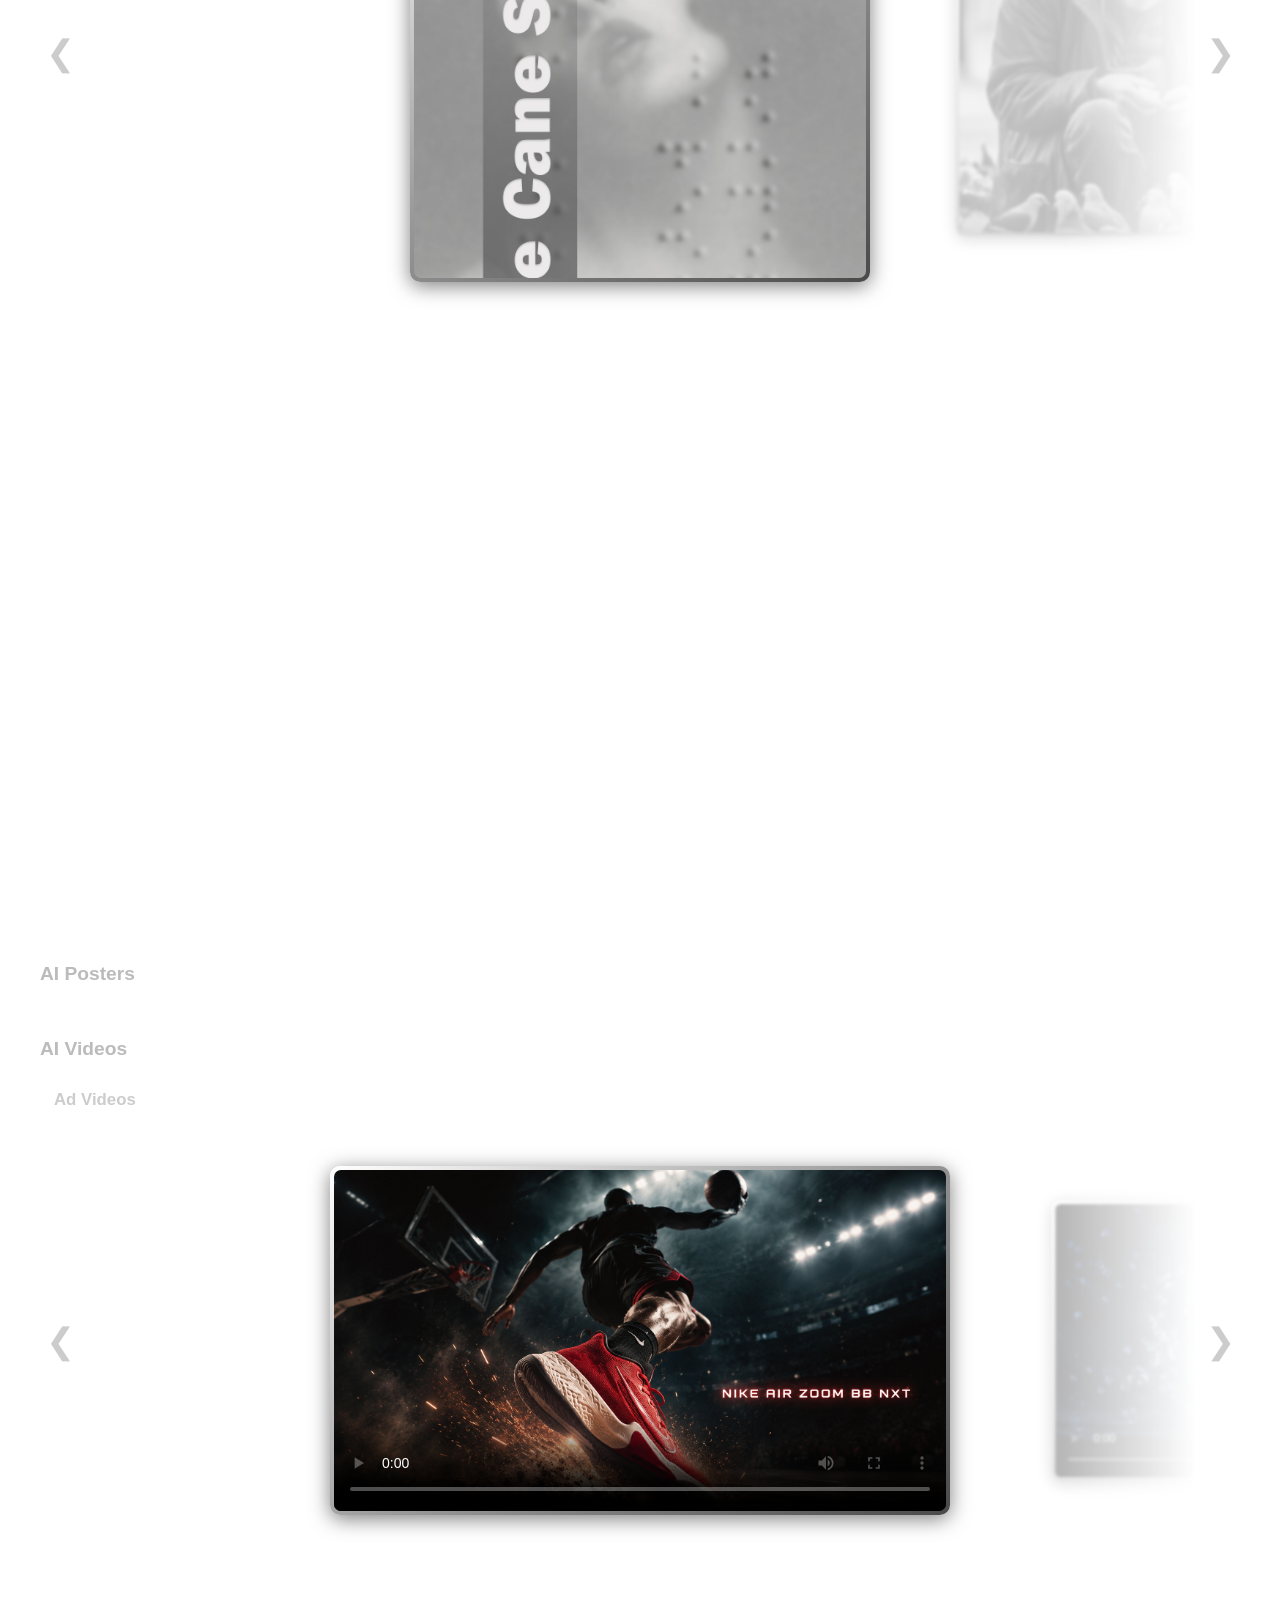
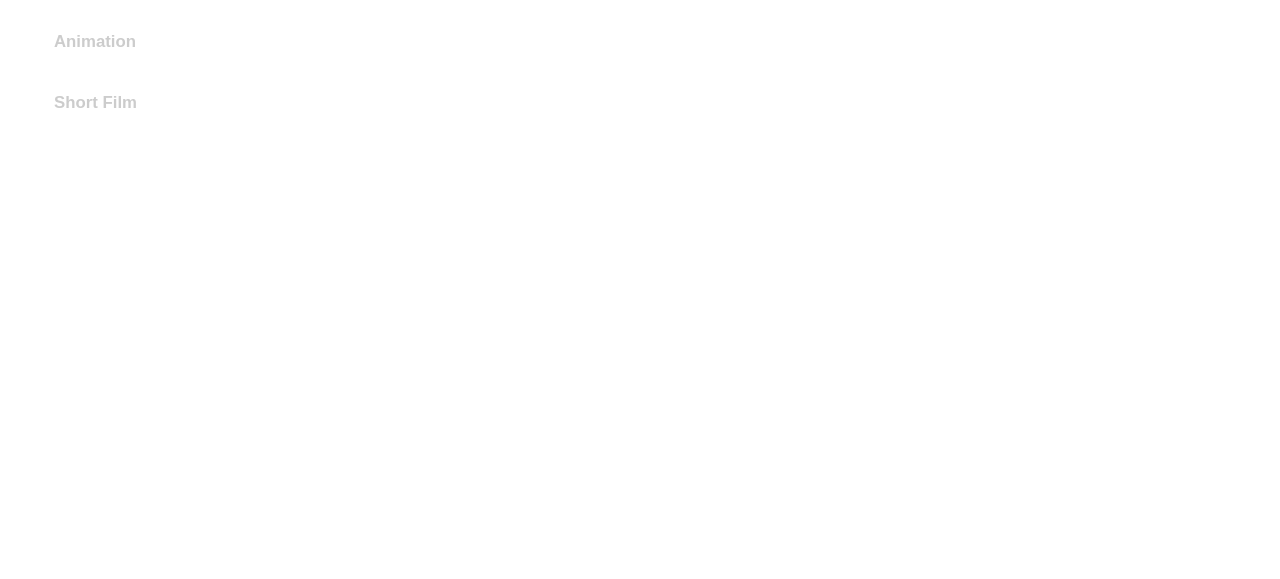
==== commit 8d7eda1a: "Update index.html" ====
--- a/index.html
+++ b/index.html
@@ -125,12 +125,12 @@
       <button class="carousel-arrow carousel-prev" aria-label="Previous video">&#10094;</button>
       <div class="carousel-viewport">
         <div class="carousel-track">
-          <div class="carousel-item carousel-item-video" data-title="">
+          <div class="carousel-item carousel-item-video" data-title="Nike | Motion in Every Step">
             <video controls preload="metadata" poster="nike-ad-video-cover.jpg" playsinline>
               <source src="nike-ad-video.mp4" type="video/mp4">
             </video>
           </div>
-          <div class="carousel-item carousel-item-video" data-title="">
+          <div class="carousel-item carousel-item-video" data-title="Dior | Timeless Luxury">
             <video controls preload="metadata" poster="dior-ad-video-cover.jpg" playsinline>
               <source src="dior-ad-video.mp4" type="video/mp4">
             </video>
--- a/style.css
+++ b/style.css
@@ -218,14 +218,14 @@
 .hero-name {
   font-size: 3.2rem;
   font-weight: 800;
-  color: var(--text-main);
+  color: #ffffff;
   letter-spacing: -1px;
   text-shadow: 0 0 35px rgba(255, 255, 255, 0.35);
 }
 
 .hero-desc {
   margin-top: 26px;
-  color: var(--text-sub);
+  color: #eeeeee;
   font-size: 1.05rem;
   line-height: 1.85;
   transition: opacity 0.4s ease, transform 0.4s ease;
@@ -239,11 +239,12 @@
 
 .scroll-hint {
   margin-top: 44px;
-  color: var(--text-muted);
+  color: #999999;
   font-size: 0.85rem;
   letter-spacing: 1px;
   animation: bounce 2s infinite;
   transition: opacity 0.4s ease;
+  cursor: pointer;
 }
 
 .scroll-hint.faded {
@@ -267,7 +268,6 @@
   letter-spacing: -0.5px;
   color: var(--text-main);
   text-shadow: 0 0 25px rgba(255, 255, 255, 0.15);
-  opacity: 1;
 }
 
 #subtitleText {
@@ -292,14 +292,6 @@
 #contactInfo.visible {
   opacity: 1;
   transform: translateY(0);
-}
-
-.contact-info {
-  margin-top: 26px;
-  display: flex;
-  justify-content: center;
-  align-items: center;
-  gap: 16px;
 }
 
 .contact-box {
@@ -395,8 +387,7 @@
   box-shadow: 0 8px 30px rgba(255, 255, 255, 0.15);
 }
 
-.gallery-item img,
-.gallery-item video {
+.gallery-item img {
   width: 100%;
   height: 100%;
   object-fit: cover;
@@ -405,8 +396,7 @@
   transition: filter 0.3s ease;
 }
 
-.gallery-item:hover img,
-.gallery-item:hover video {
+.gallery-item:hover img {
   filter: blur(2px) brightness(0.6);
 }
 
@@ -483,6 +473,99 @@
   line-height: 1;
 }
 
+.carousel-wrapper {
+  position: relative;
+  width: 100%;
+  max-width: 1300px;
+  margin: 0 auto;
+  display: flex;
+  align-items: center;
+  gap: 4px;
+}
+
+.carousel-viewport {
+  flex: 1;
+  overflow: hidden;
+  padding: 40px 0;
+  -webkit-mask-image: linear-gradient(to right, transparent, black 12%, black 88%, transparent);
+  mask-image: linear-gradient(to right, transparent, black 12%, black 88%, transparent);
+}
+
+.carousel-track {
+  display: flex;
+  align-items: center;
+  transition: transform 0.5s ease;
+  will-change: transform;
+}
+
+.carousel-item {
+  flex: 0 0 auto;
+  width: min(44vw, 460px);
+  aspect-ratio: 1 / 1;
+  margin: 0 20px;
+  padding: 4px;
+  border-radius: 10px;
+  background: var(--frame-gradient);
+  box-shadow: 0 4px 20px rgba(0, 0, 0, 0.5);
+  opacity: 0.28;
+  transform: scale(0.8);
+  filter: blur(2px);
+  cursor: pointer;
+  transition: opacity 0.5s ease, transform 0.5s ease, filter 0.5s ease;
+}
+
+.carousel-item.active {
+  opacity: 1;
+  transform: scale(1);
+  filter: none;
+}
+
+.carousel-item img,
+.carousel-item video {
+  width: 100%;
+  height: 100%;
+  object-fit: cover;
+  border-radius: 7px;
+  display: block;
+}
+
+.carousel-item-video {
+  aspect-ratio: 16 / 9;
+  width: min(60vw, 620px);
+}
+
+.carousel-arrow {
+  width: 40px;
+  height: 40px;
+  border: none;
+  background: transparent;
+  color: var(--text-sub);
+  font-size: 2.2rem;
+  font-weight: 200;
+  display: flex;
+  align-items: center;
+  justify-content: center;
+  cursor: pointer;
+  flex-shrink: 0;
+  z-index: 5;
+  transition: color 0.2s ease, transform 0.2s ease;
+}
+
+.carousel-arrow:hover {
+  color: var(--text-main);
+  transform: scale(1.15);
+}
+
+.carousel-caption {
+  margin-top: 22px;
+  text-align: center;
+  font-size: 1.2rem;
+  font-weight: 700;
+  color: var(--text-main);
+  min-height: 1.6em;
+  letter-spacing: 0.3px;
+}
+
 @media (max-width: 768px) {
   .navbar {
     flex-wrap: wrap;
@@ -496,151 +579,11 @@
     transform: none;
     flex-direction: row;
   }
-}
-.video-gallery {
-  display: grid;
-  grid-template-columns: repeat(auto-fit, minmax(320px, 1fr));
-  gap: 24px;
-}
-
-.video-item {
-  position: relative;
-  border-radius: 10px;
-  padding: 4px;
-  background: var(--frame-gradient);
-  box-shadow: 0 4px 20px rgba(0, 0, 0, 0.5);
-  transition: transform 0.25s ease, box-shadow 0.25s ease;
-}
-
-.video-item:hover {
-  transform: translateY(-4px);
-  box-shadow: 0 8px 30px rgba(255, 255, 255, 0.15);
-}
-
-.video-item video {
-  width: 100%;
-  aspect-ratio: 16 / 9;
-  border-radius: 7px;
-  display: block;
-  background: #000;
-}
-.video-gallery {
-  grid-template-columns: repeat(auto-fit, minmax(320px, 1fr));
-}
-
-.video-card {
-  position: relative;
-  border-radius: 10px;
-  padding: 4px;
-  background: var(--frame-gradient);
-  box-shadow: 0 4px 20px rgba(0, 0, 0, 0.5);
-  transition: transform 0.25s ease, box-shadow 0.25s ease;
-}
-
-.video-card:hover {
-  transform: translateY(-4px);
-  box-shadow: 0 8px 30px rgba(255, 255, 255, 0.15);
-}
-
-.video-card video {
-  width: 100%;
-  aspect-ratio: 16 / 9;
-  border-radius: 7px;
-  display: block;
-  background: #000000;
-}
-.carousel-wrapper {
-  position: relative;
-  max-width: 640px;
-  margin: 0 auto;
-  display: flex;
-  align-items: center;
-  gap: 16px;
-}
-
-.carousel-viewport {
-  flex: 1;
-  overflow: hidden;
-}
-
-.carousel-track {
-  display: flex;
-  align-items: center;
-  transition: transform 0.5s ease;
-  will-change: transform;
-}
-
-.carousel-item {
-  flex: 0 0 auto;
-  width: min(70vw, 420px);
-  aspect-ratio: 1 / 1;
-  margin: 0 16px;
-  padding: 4px;
-  border-radius: 10px;
-  background: var(--frame-gradient);
-  box-shadow: 0 4px 20px rgba(0, 0, 0, 0.5);
-  opacity: 0.35;
-  transform: scale(0.78);
-  filter: blur(1px);
-  cursor: pointer;
-  transition: opacity 0.5s ease, transform 0.5s ease, filter 0.5s ease;
-}
-
-.carousel-item.active {
-  opacity: 1;
-  transform: scale(1);
-  filter: none;
-}
-
-.carousel-item img,
-.carousel-item video {
-  width: 100%;
-  height: 100%;
-  object-fit: cover;
-  border-radius: 7px;
-  display: block;
-}
-
-.carousel-item-video {
-  aspect-ratio: 16 / 9;
-  width: min(85vw, 560px);
-}
-
-.carousel-arrow {
-  width: 44px;
-  height: 44px;
-  border-radius: 50%;
-  border: 1px solid var(--border-soft);
-  background: var(--nav-bg);
-  backdrop-filter: blur(10px);
-  color: var(--text-main);
-  font-size: 1.2rem;
-  display: flex;
-  align-items: center;
-  justify-content: center;
-  cursor: pointer;
-  flex-shrink: 0;
-  transition: background 0.2s ease, transform 0.2s ease;
-}
-
-.carousel-arrow:hover {
-  transform: scale(1.08);
-}
-
-.carousel-caption {
-  margin-top: 22px;
-  text-align: center;
-  font-size: 1.2rem;
-  font-weight: 700;
-  color: var(--text-main);
-  min-height: 1.6em;
-  letter-spacing: 0.3px;
-}
-
-@media (max-width: 640px) {
+
   .carousel-wrapper {
     gap: 8px;
   }
+
   .carousel-arrow {
     width: 36px;
     height: 36px;
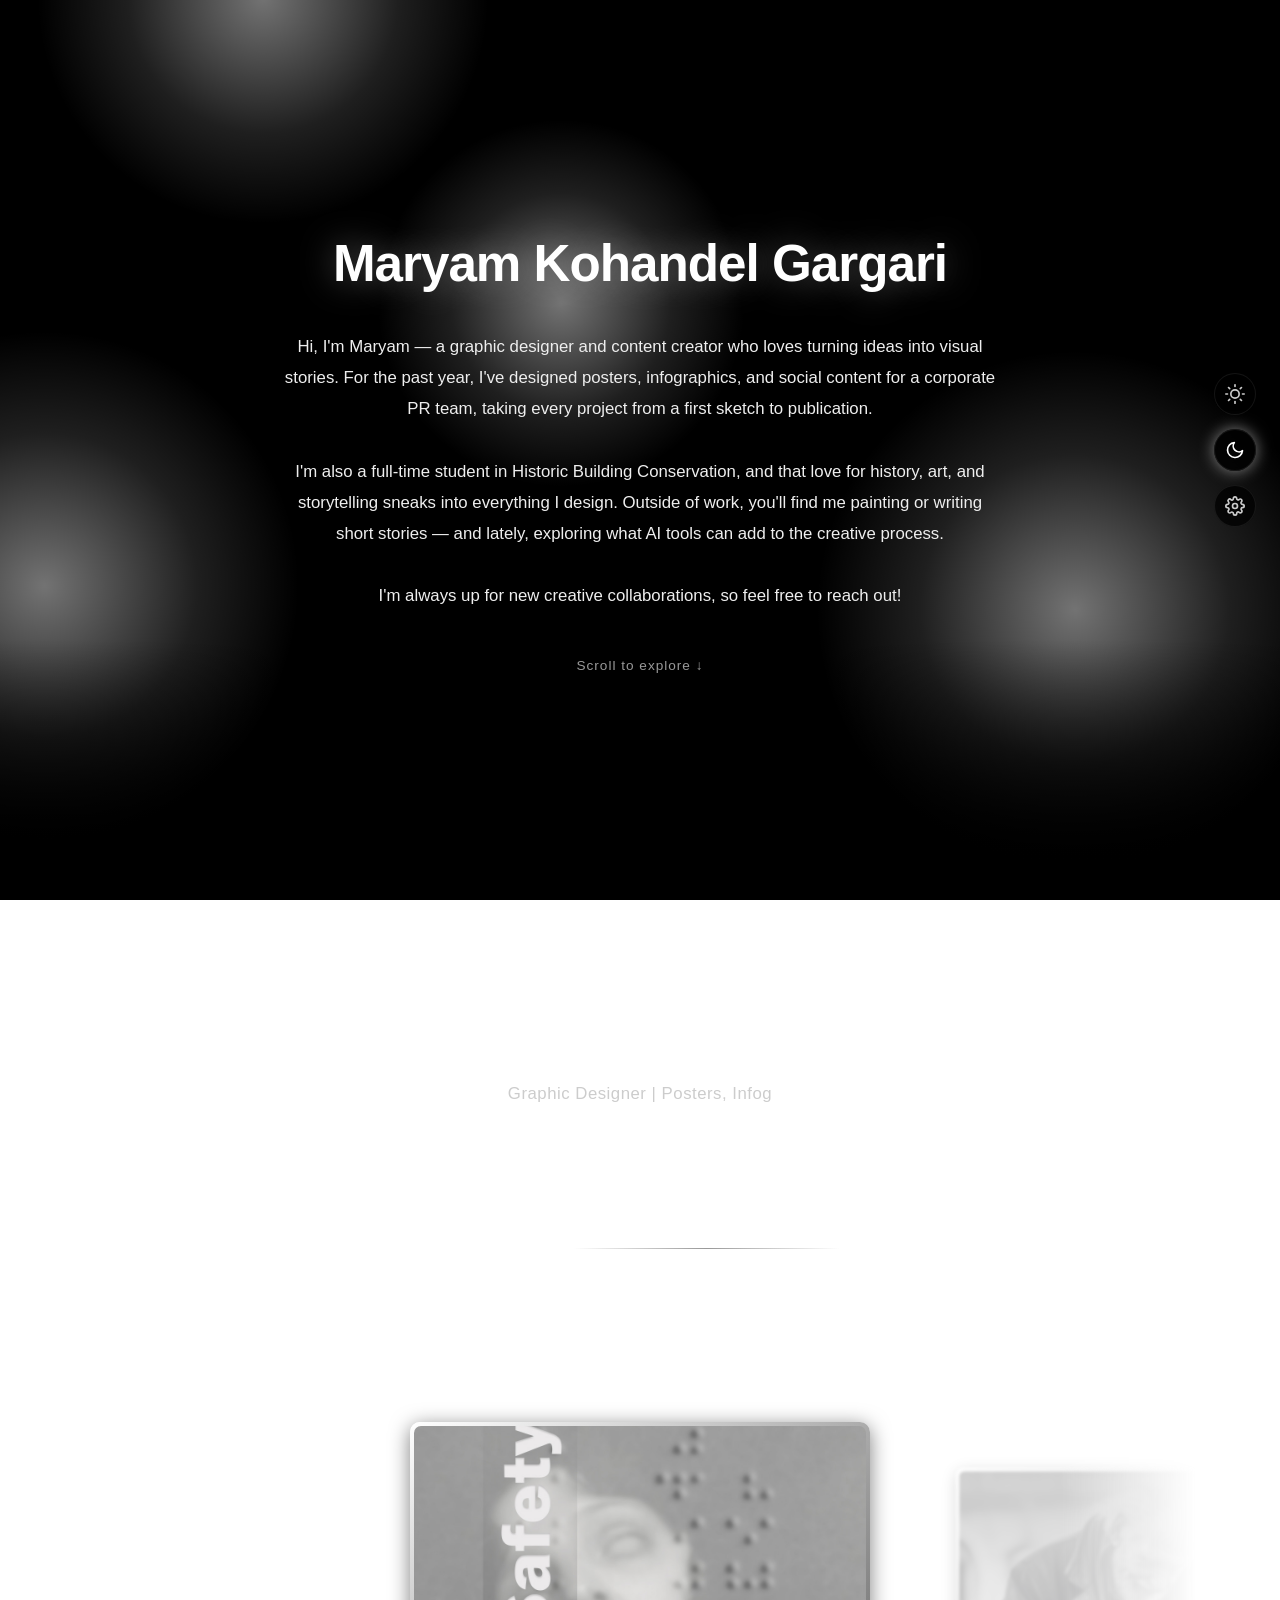
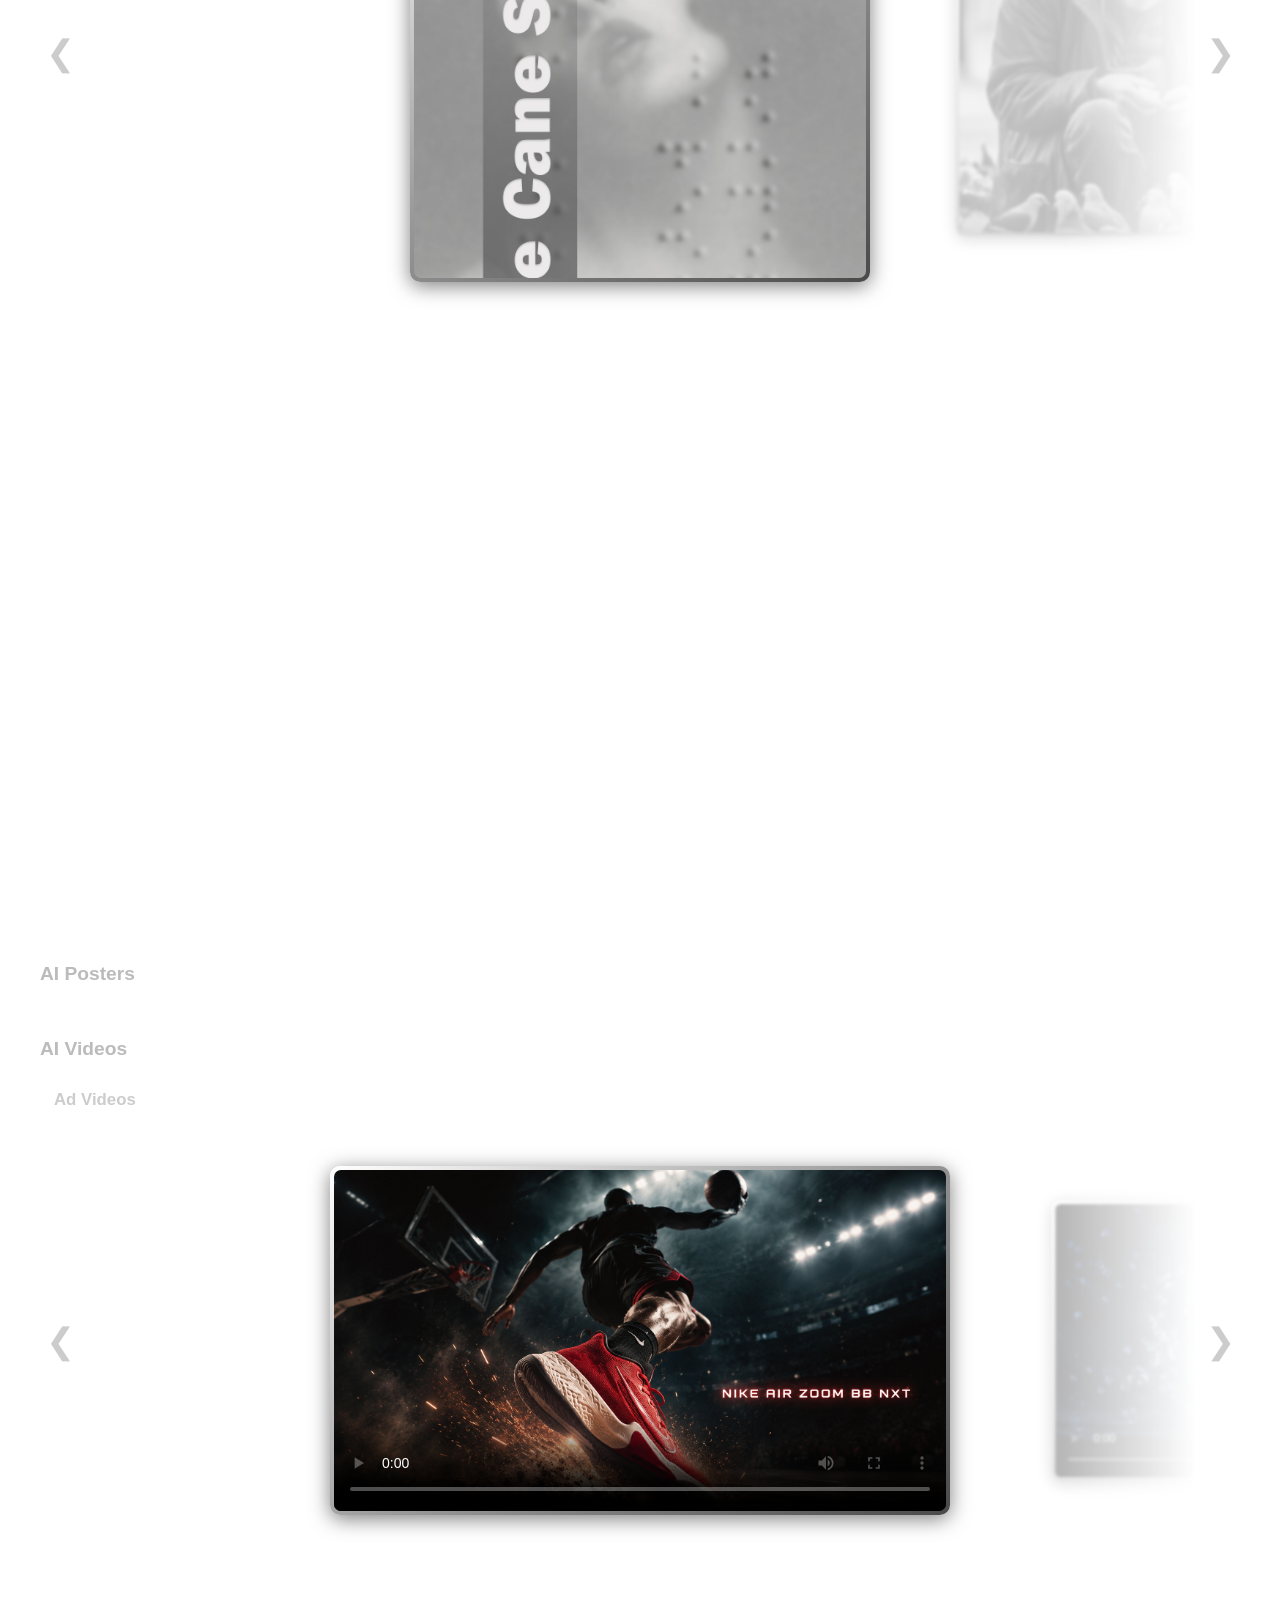
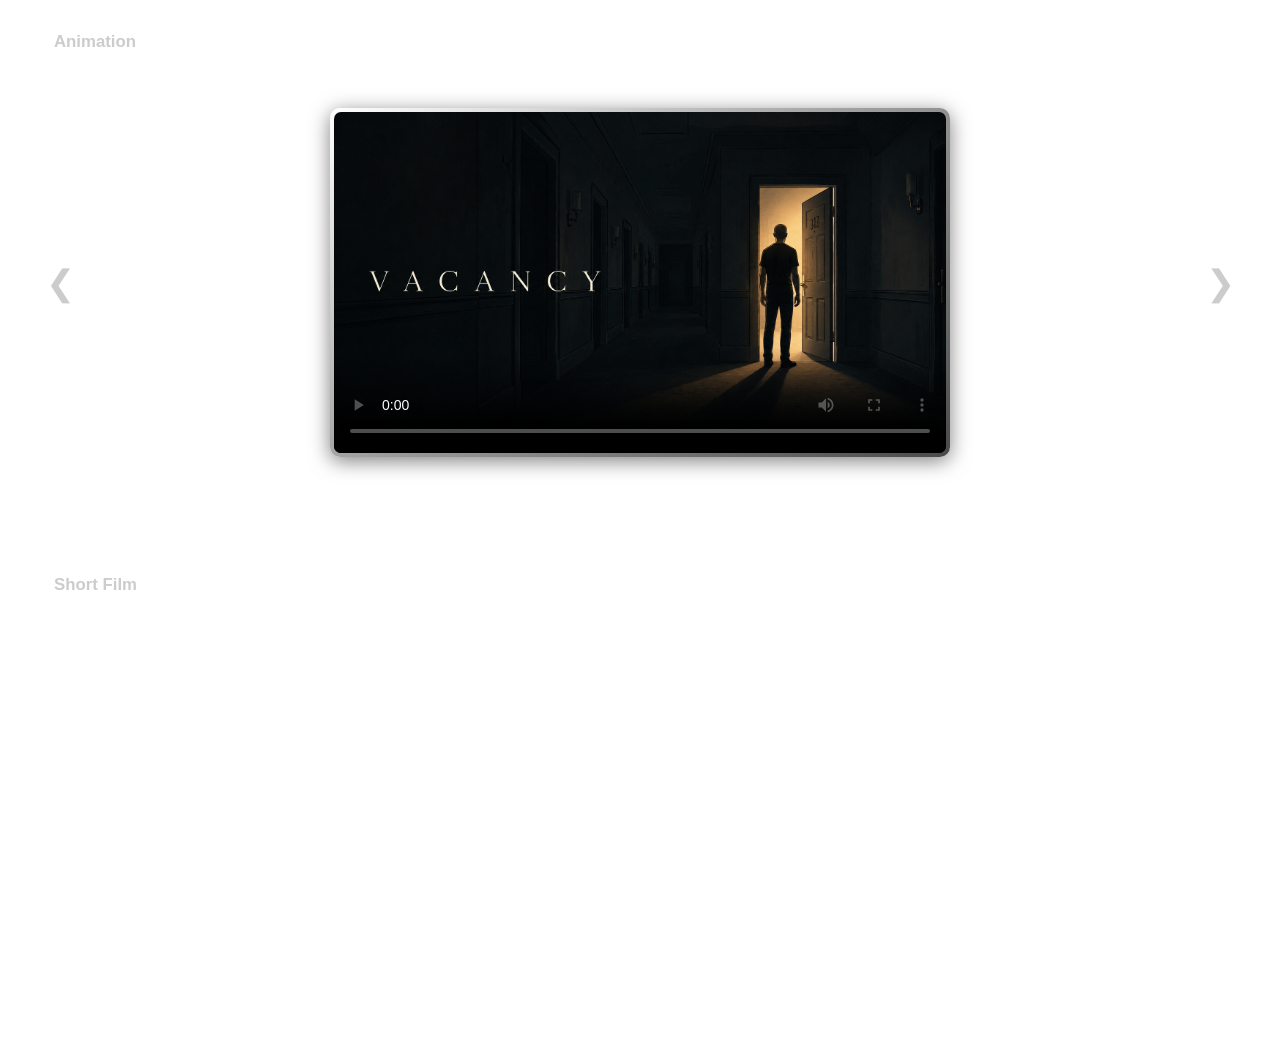
==== commit 352620b2: "Update index.html" ====
--- a/index.html
+++ b/index.html
@@ -142,7 +142,20 @@
     <div class="carousel-caption"></div>
 
     <h4 class="subsubsection-title">Animation</h4>
-    <div class="gallery"></div>
+    <div class="carousel-wrapper">
+      <button class="carousel-arrow carousel-prev" aria-label="Previous animation">&#10094;</button>
+      <div class="carousel-viewport">
+        <div class="carousel-track">
+          <div class="carousel-item carousel-item-video" data-title="Vacancy">
+            <video controls preload="metadata" poster="vacancy-animation-cover.jpg" playsinline>
+              <source src="vacancy-animation.mp4" type="video/mp4">
+            </video>
+          </div>
+        </div>
+      </div>
+      <button class="carousel-arrow carousel-next" aria-label="Next animation">&#10095;</button>
+    </div>
+    <div class="carousel-caption"></div>
 
     <h4 class="subsubsection-title">Short Film</h4>
     <div class="gallery"></div>
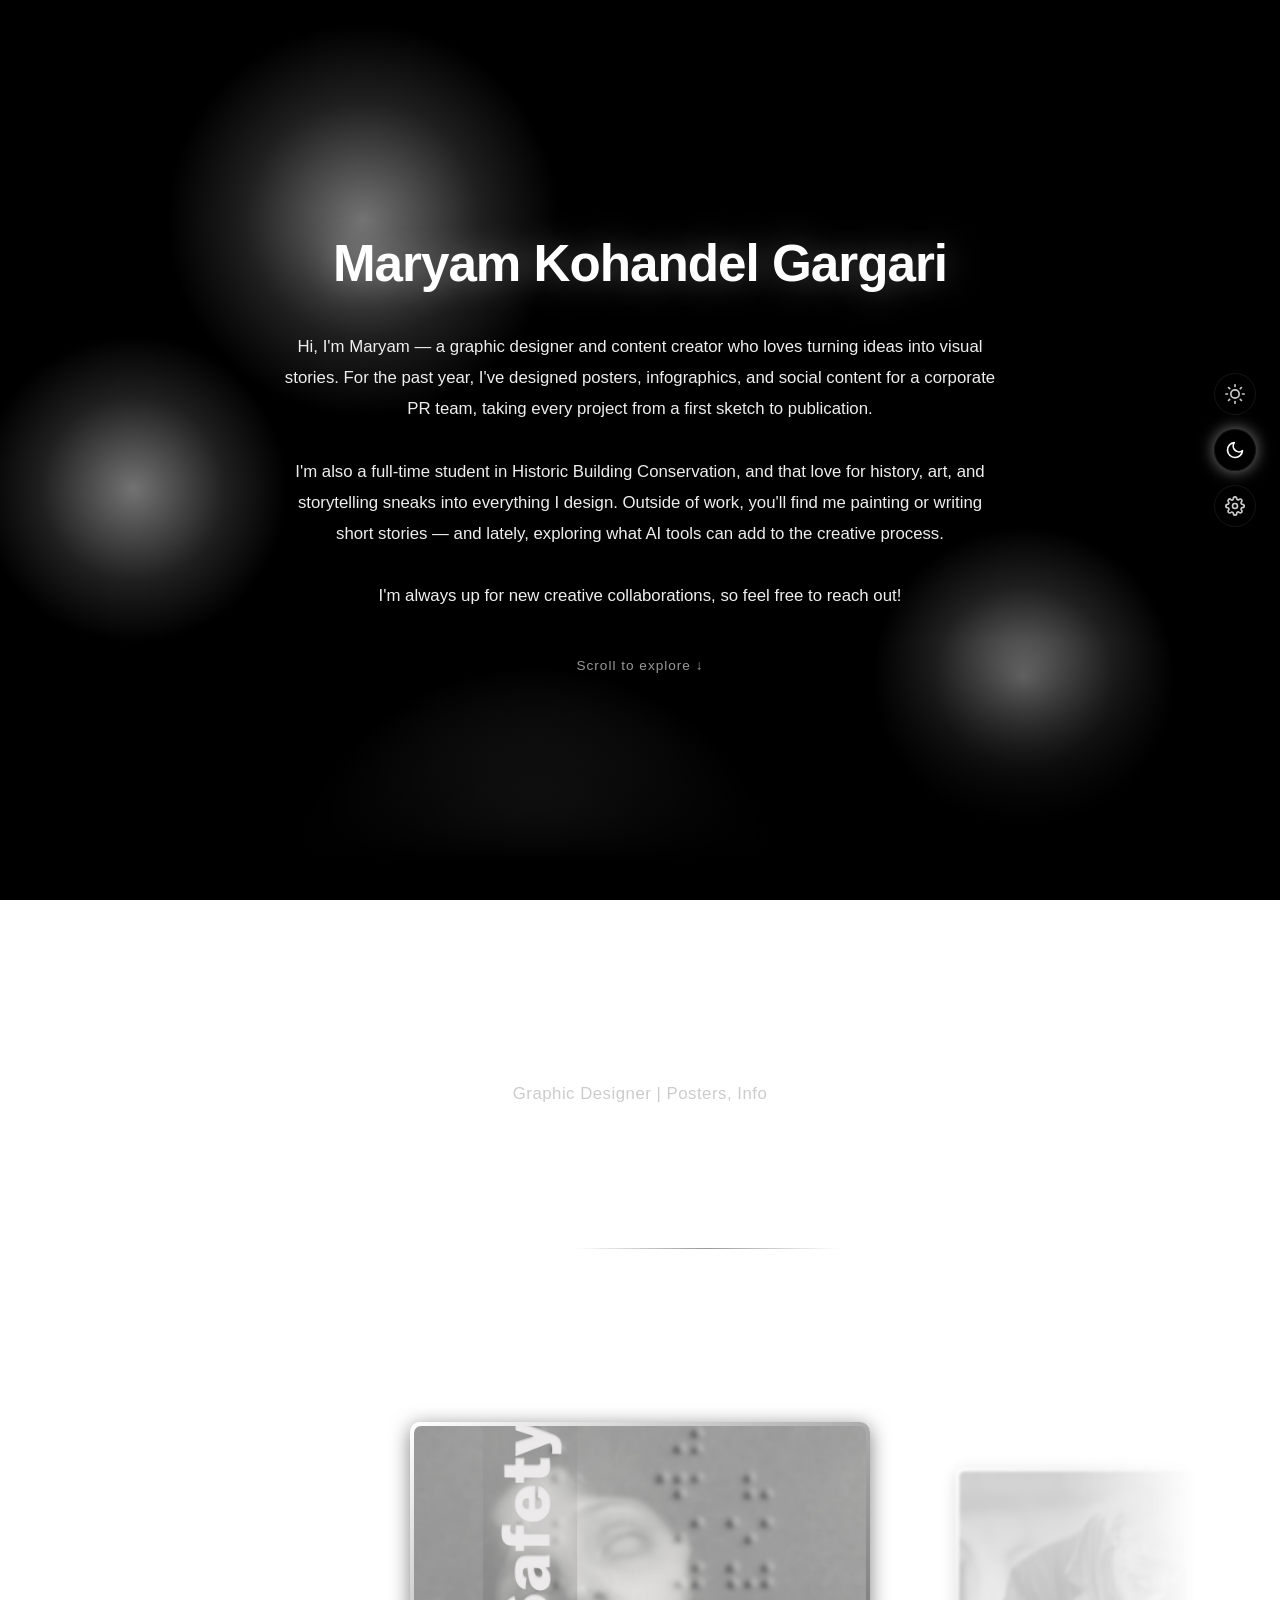
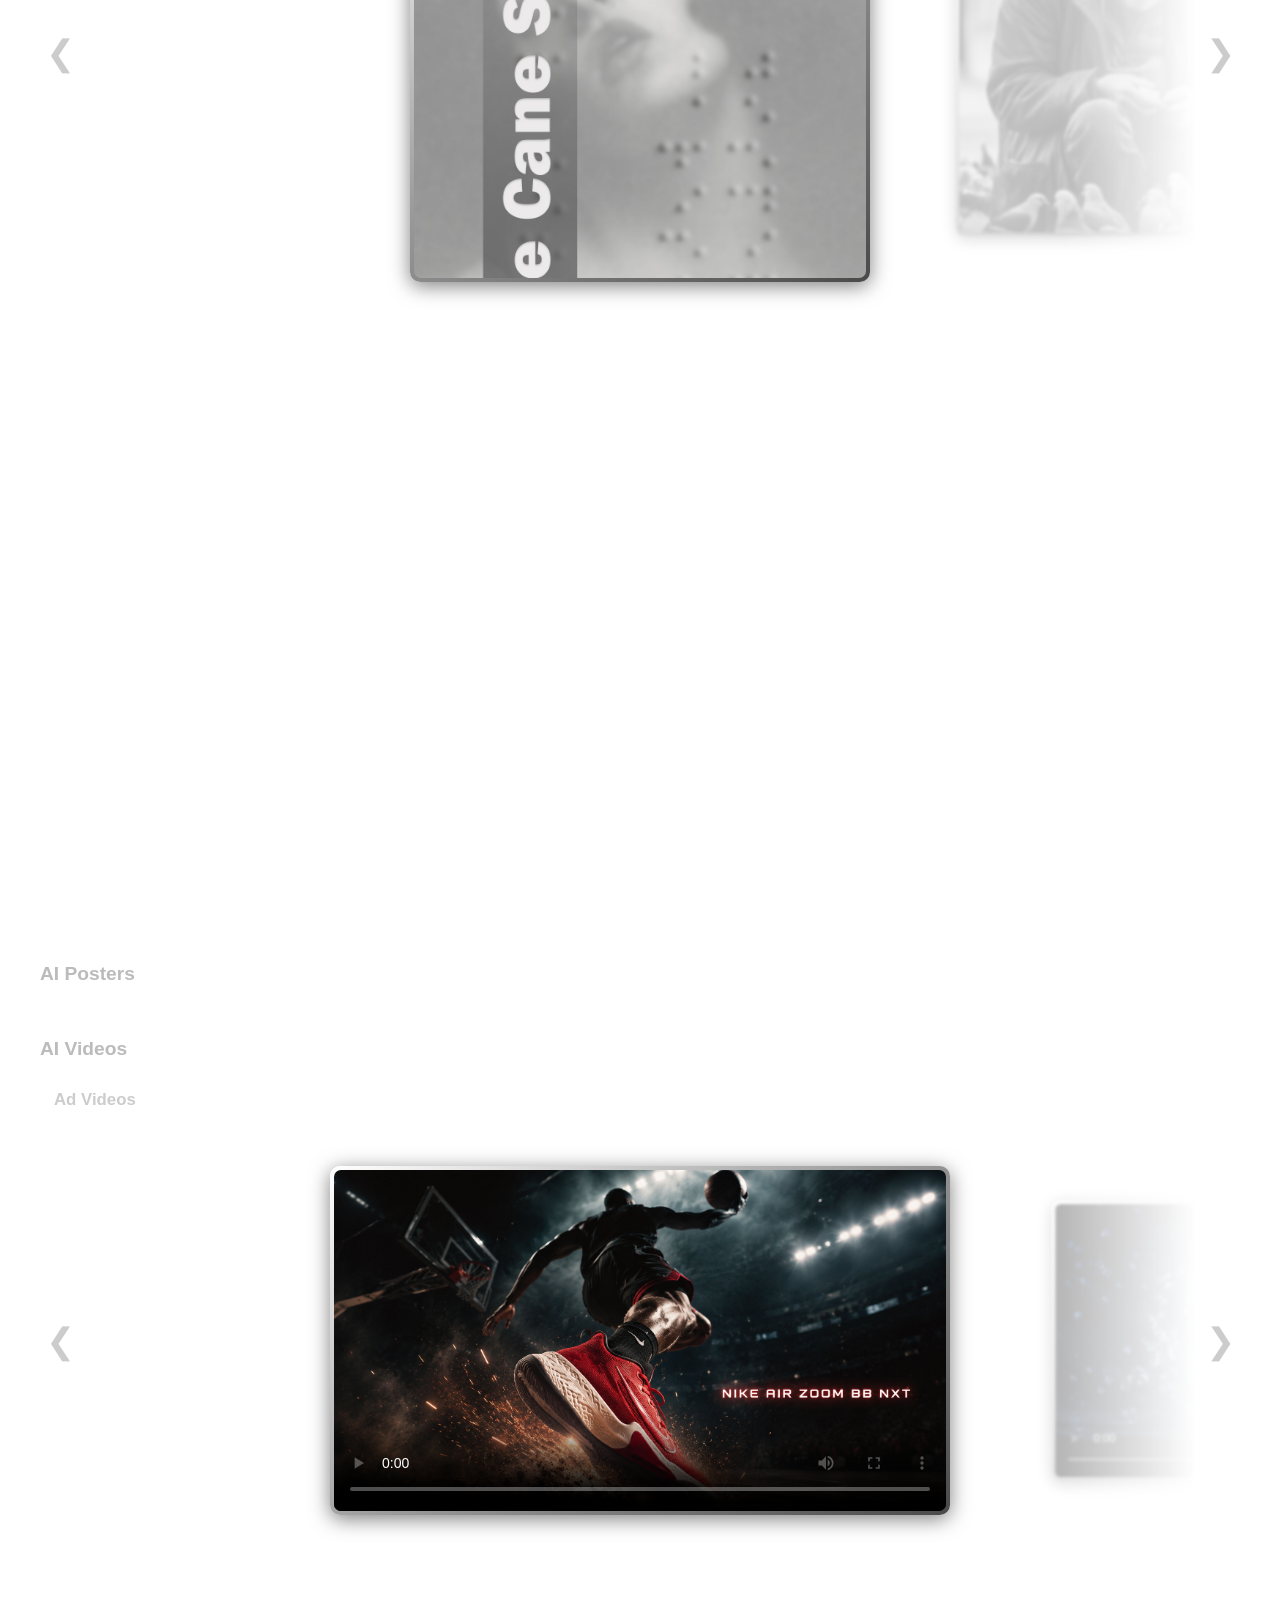
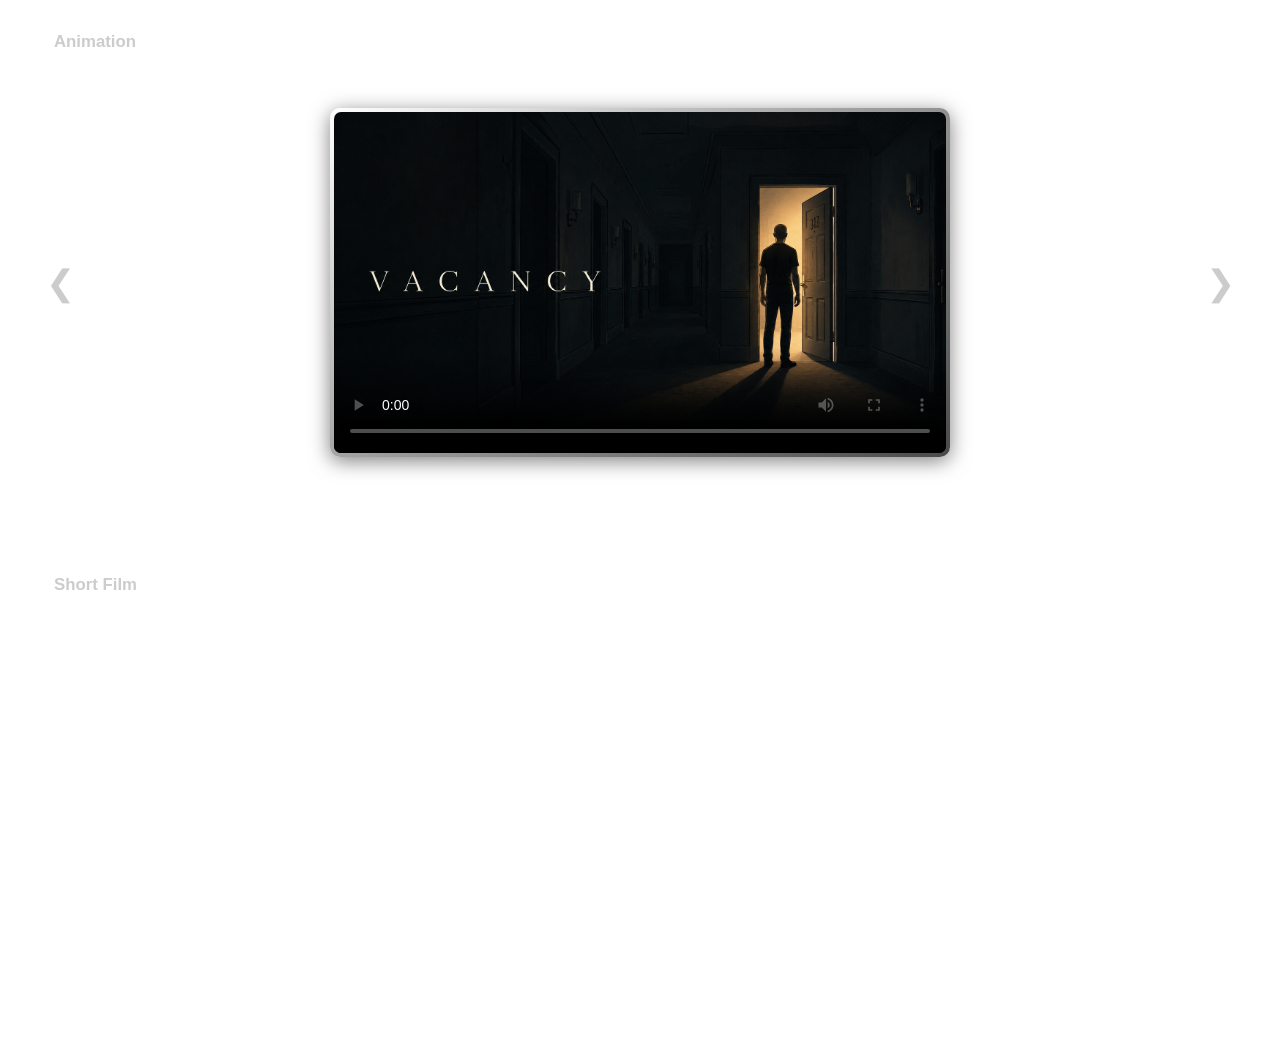
==== commit 33f6bbc2: "Update index.html" ====
--- a/index.html
+++ b/index.html
@@ -8,19 +8,26 @@
 </head>
 <body>
 
-  <nav class="navbar" id="navbar">
-    <a href="#posters" class="nav-link" data-target="posters">Occasion Posters</a>
-    <a href="#logos" class="nav-link" data-target="logos">Logos</a>
-    <a href="#infographics" class="nav-link" data-target="infographics">Infographics</a>
-    <div class="nav-dropdown">
-      <a href="#ai-content" class="nav-link" data-target="ai-content">AI Content</a>
-      <div class="dropdown-menu">
-        <a href="#ai-posters" class="dropdown-item">AI Posters</a>
-        <a href="#ai-videos" class="dropdown-item">AI Videos</a>
+<nav class="navbar" id="navbar">
+    <button class="nav-toggle" id="navToggle" aria-label="Toggle menu">
+      <span></span>
+      <span></span>
+      <span></span>
+    </button>
+    <div class="nav-links" id="navLinks">
+      <a href="#posters" class="nav-link" data-target="posters">Occasion Posters</a>
+      <a href="#logos" class="nav-link" data-target="logos">Logos</a>
+      <a href="#infographics" class="nav-link" data-target="infographics">Infographics</a>
+      <div class="nav-dropdown">
+        <a href="#ai-content" class="nav-link" data-target="ai-content">AI Content</a>
+        <div class="dropdown-menu">
+          <a href="#ai-posters" class="dropdown-item">AI Posters</a>
+          <a href="#ai-videos" class="dropdown-item">AI Videos</a>
+        </div>
       </div>
+      <a href="#architecture" class="nav-link" data-target="architecture">Architecture</a>
+      <a href="#portfolios" class="nav-link" data-target="portfolios">Portfolio Designs</a>
     </div>
-    <a href="#architecture" class="nav-link" data-target="architecture">Architecture</a>
-    <a href="#portfolios" class="nav-link" data-target="portfolios">Portfolio Designs</a>
   </nav>
 
   <div class="theme-switcher">
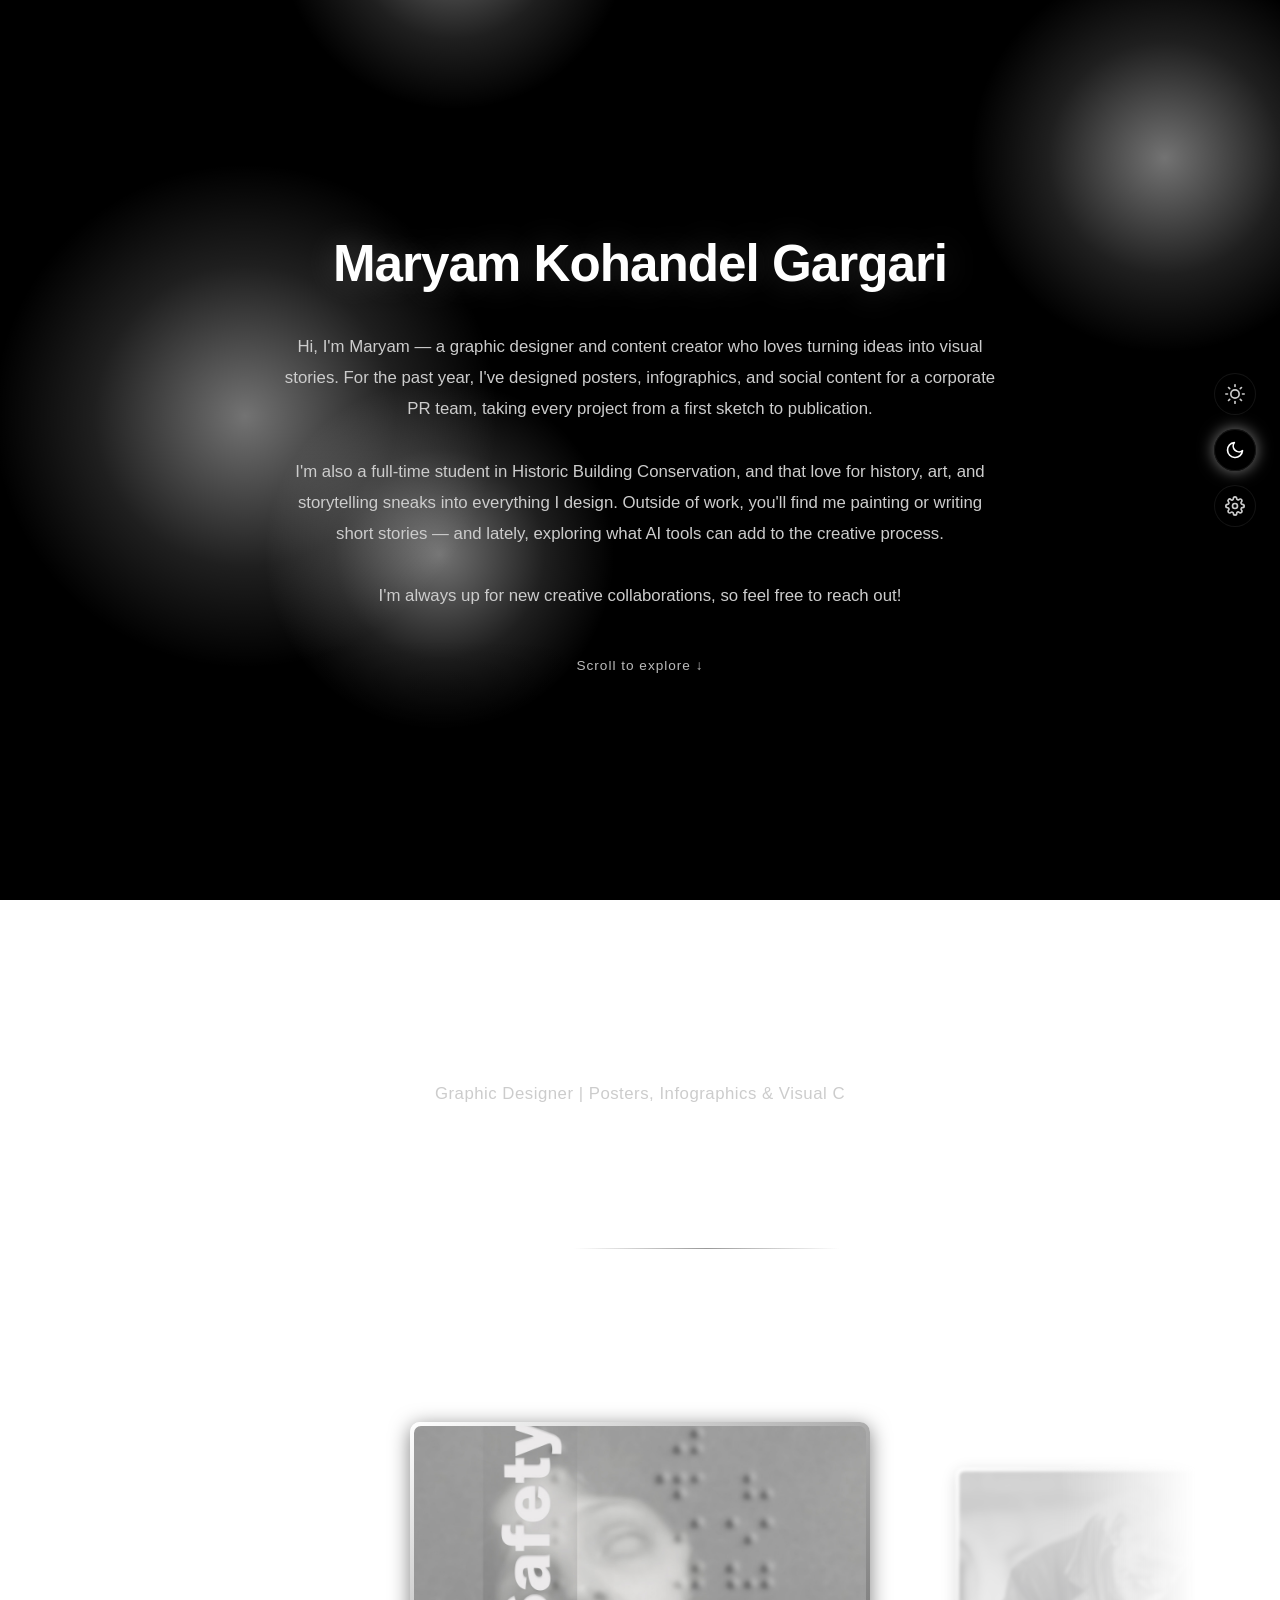
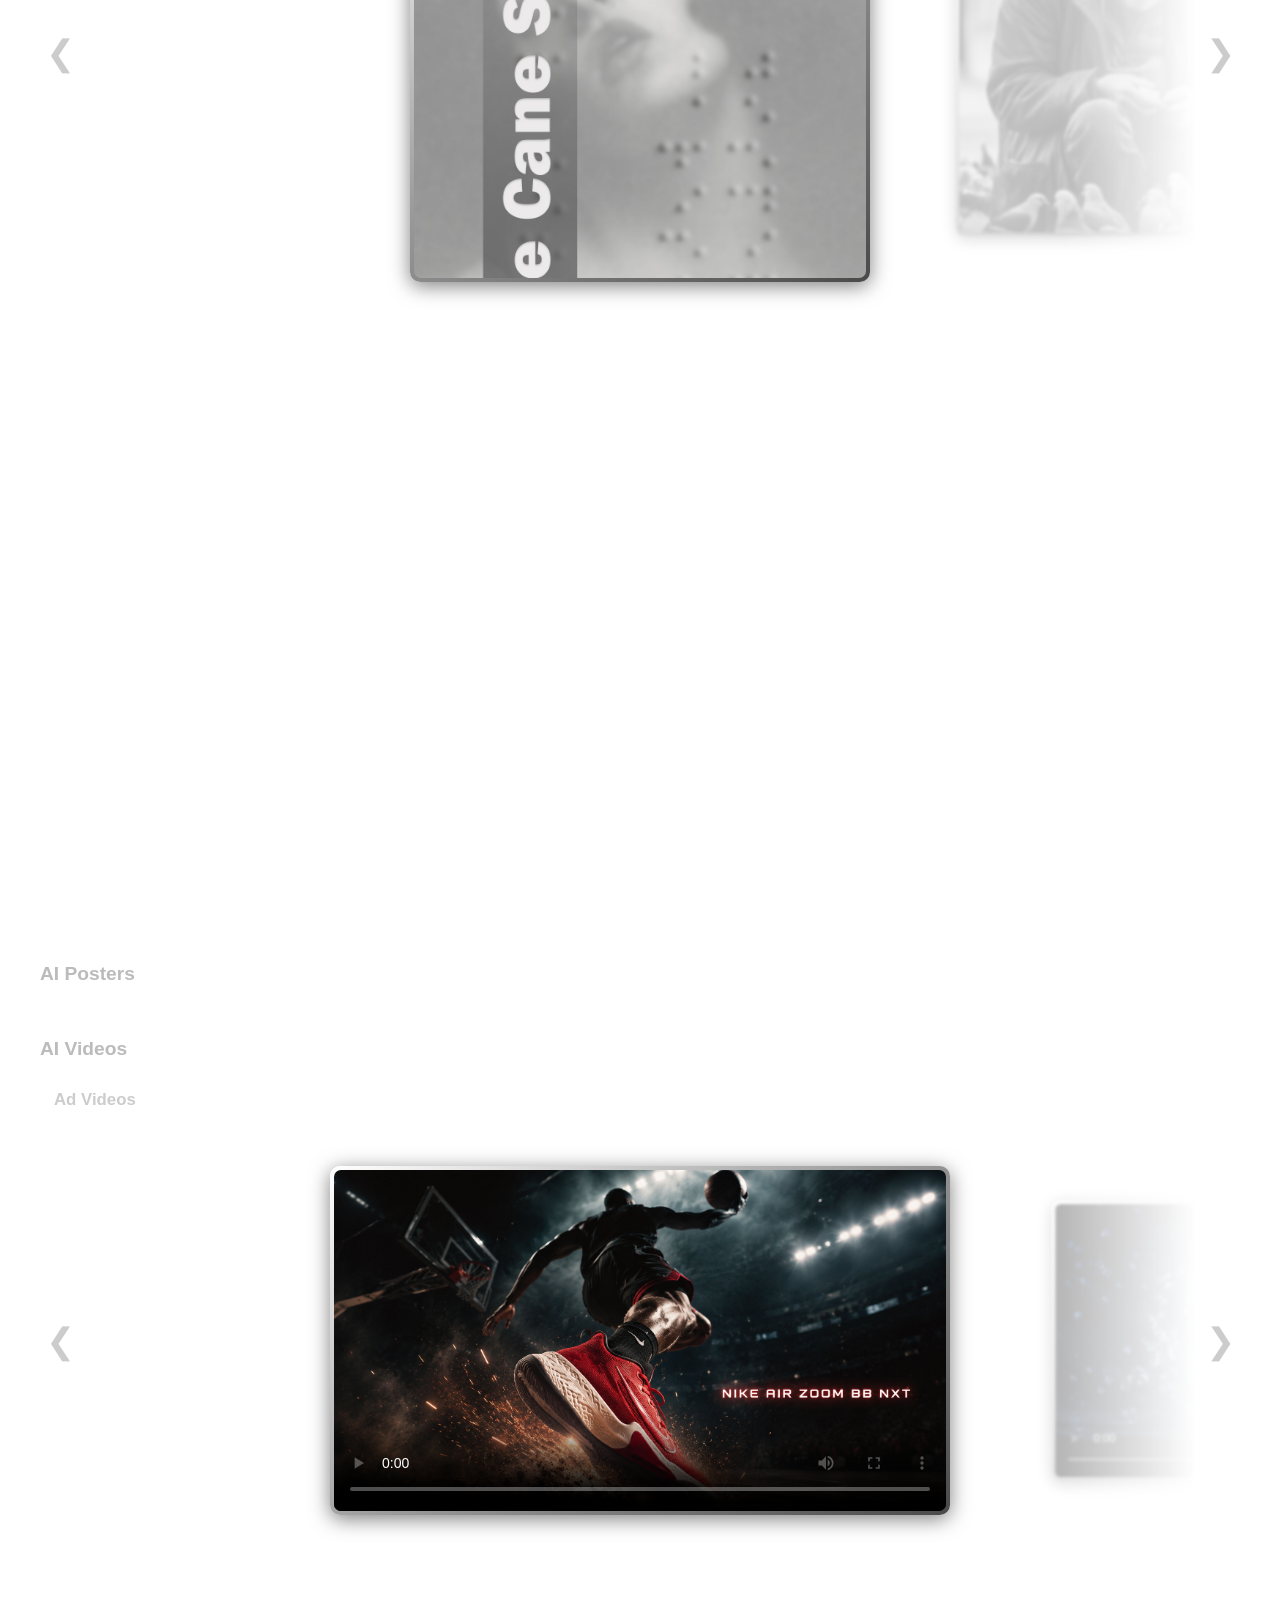
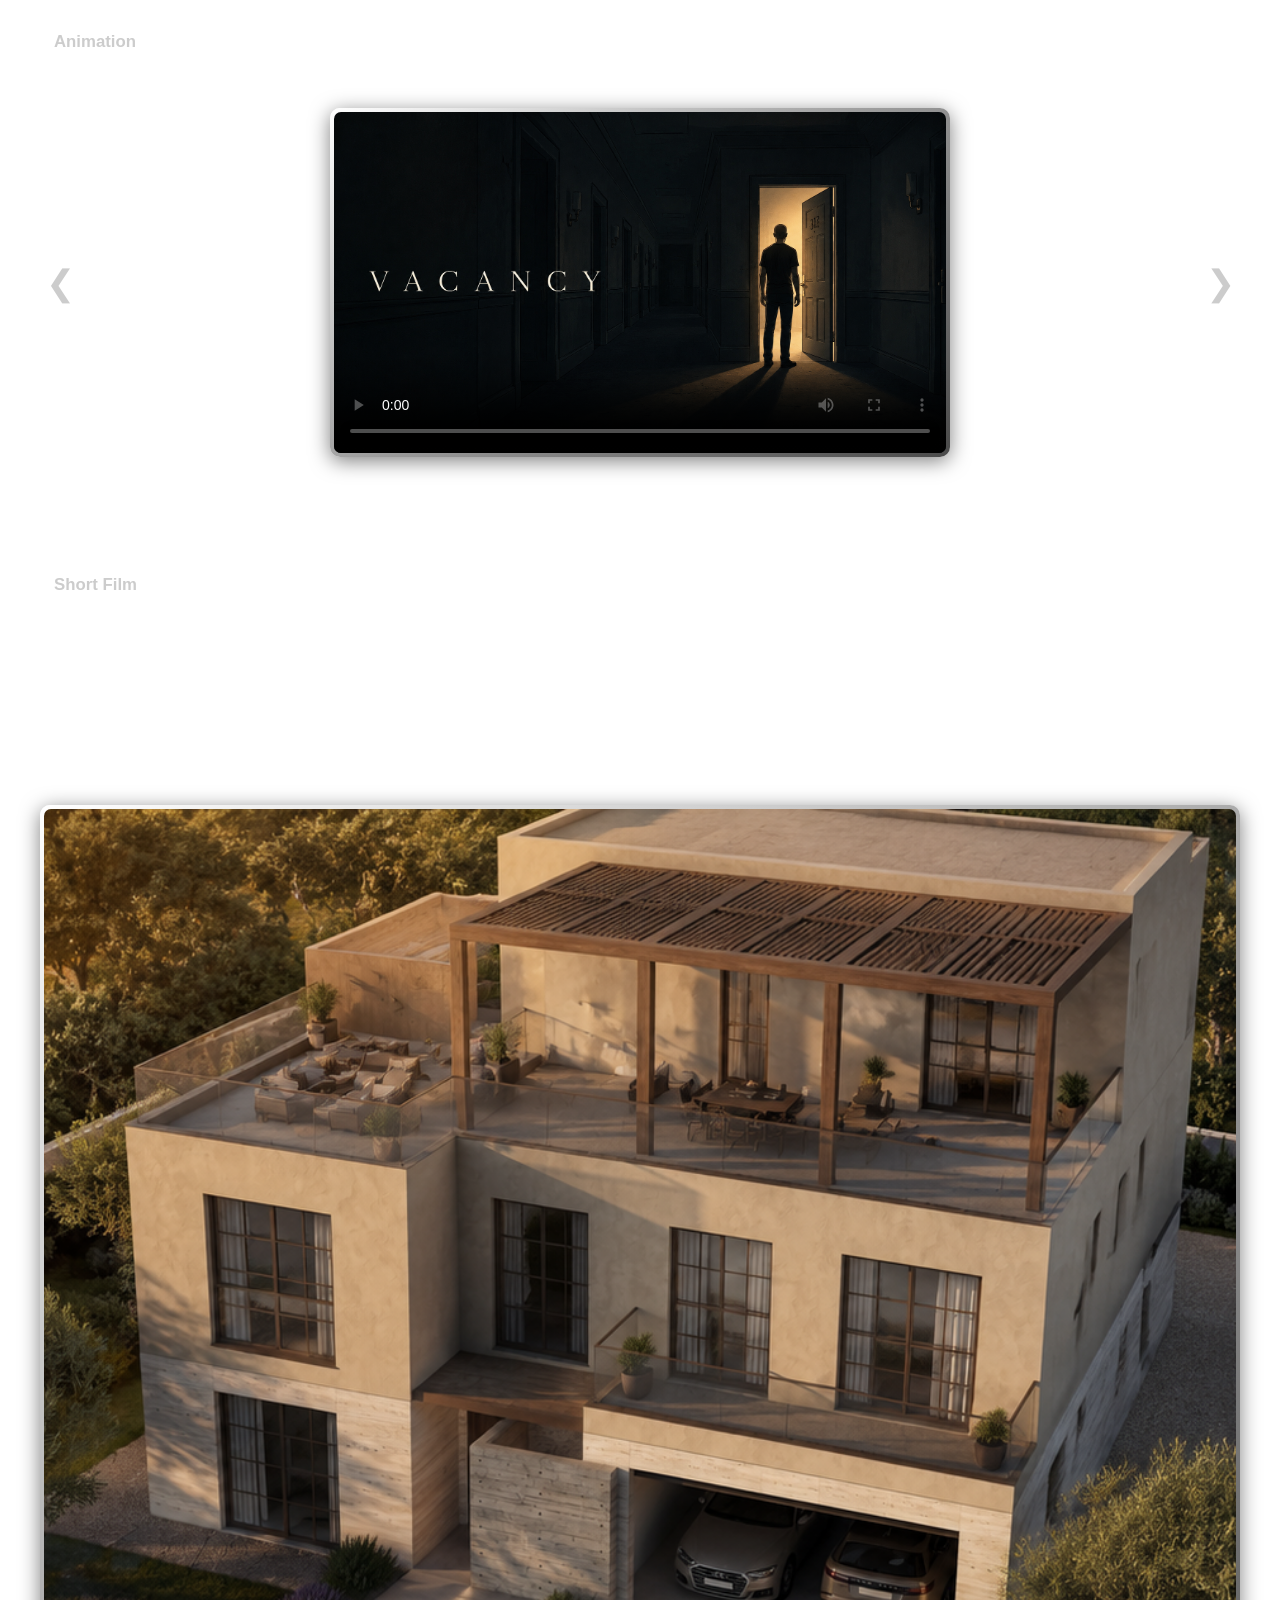
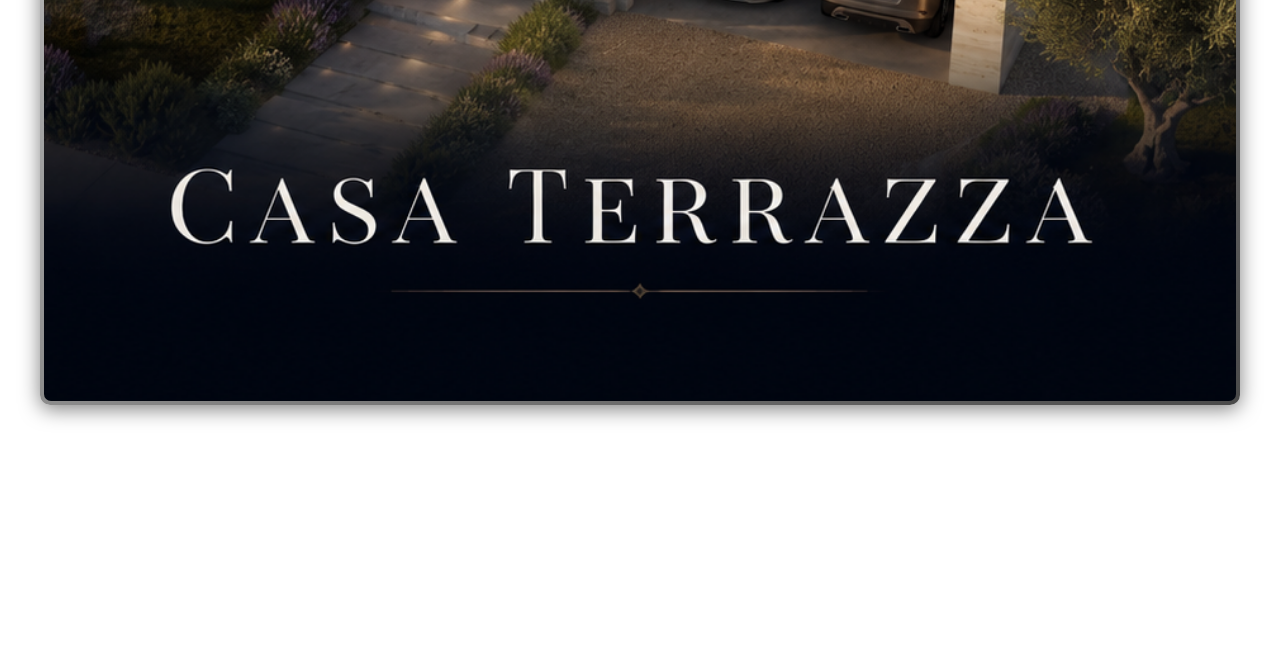
==== commit f3116163: "Update index.html" ====
--- a/index.html
+++ b/index.html
@@ -168,9 +168,14 @@
     <div class="gallery"></div>
   </section>
 
-  <section class="section reveal" id="architecture">
+ <section class="section reveal" id="architecture">
     <h2 class="section-title">Architecture</h2>
-    <div class="gallery"></div>
+    <div class="gallery">
+      <a href="casa-terrazza.html" class="gallery-item" style="text-decoration:none;">
+        <img src="casa-terrazza-cover.jpg" alt="Casa Terrazza project cover">
+        <div class="overlay"><span>Casa Terrazza</span></div>
+      </a>
+    </div>
   </section>
 
   <section class="section reveal" id="portfolios">
--- a/style.css
+++ b/style.css
@@ -67,7 +67,12 @@
   pointer-events: none;
   transition: background 0.4s ease, opacity 0.5s ease, transform 0.5s ease;
 }
-
+.nav-links {
+  display: flex;
+  justify-content: center;
+  align-items: center;
+  gap: 50px;
+}
 .navbar.visible {
   opacity: 1;
   transform: translateY(0);
@@ -218,17 +223,17 @@
 .hero-name {
   font-size: 3.2rem;
   font-weight: 800;
-  color: #ffffff;
+  color: var(--text-main);
   letter-spacing: -1px;
-  text-shadow: 0 0 35px rgba(255, 255, 255, 0.35);
+  text-shadow: 0 0 35px rgba(255, 255, 255, 0.2);
 }
 
 .hero-desc {
   margin-top: 26px;
-  color: #eeeeee;
+  color: var(--text-sub);
   font-size: 1.05rem;
   line-height: 1.85;
-  transition: opacity 0.4s ease, transform 0.4s ease;
+  transition: opacity 0.4s ease, transform 0.4s ease, color 0.4s ease;
 }
 
 .hero-desc.faded {
@@ -239,11 +244,11 @@
 
 .scroll-hint {
   margin-top: 44px;
-  color: #999999;
+  color: var(--text-muted);
   font-size: 0.85rem;
   letter-spacing: 1px;
   animation: bounce 2s infinite;
-  transition: opacity 0.4s ease;
+  transition: opacity 0.4s ease, color 0.4s ease;
   cursor: pointer;
 }
 
@@ -566,10 +571,108 @@
   letter-spacing: 0.3px;
 }
 
+.nav-toggle {
+  display: none;
+  flex-direction: column;
+  justify-content: center;
+  gap: 5px;
+  width: 32px;
+  height: 32px;
+  background: transparent;
+  border: none;
+  cursor: pointer;
+  padding: 0;
+}
+
+.nav-toggle span {
+  display: block;
+  width: 100%;
+  height: 2px;
+  background: var(--text-main);
+  border-radius: 2px;
+  transition: transform 0.3s ease, opacity 0.3s ease;
+}
+
+.nav-toggle.open span:nth-child(1) {
+  transform: translateY(7px) rotate(45deg);
+}
+
+.nav-toggle.open span:nth-child(2) {
+  opacity: 0;
+}
+
+.nav-toggle.open span:nth-child(3) {
+  transform: translateY(-7px) rotate(-45deg);
+}
+
 @media (max-width: 768px) {
   .navbar {
-    flex-wrap: wrap;
-    gap: 20px 30px;
+    justify-content: space-between;
+    padding: 16px 20px;
+  }
+
+  .nav-toggle {
+    display: flex;
+  }
+
+  .nav-links {
+    position: fixed;
+    top: 64px;
+    left: 0;
+    right: 0;
+    background: var(--dropdown-bg);
+    backdrop-filter: blur(12px);
+    border-bottom: 1px solid var(--border-soft);
+    display: flex;
+    flex-direction: column;
+    align-items: stretch;
+    gap: 0;
+    max-height: 0;
+    overflow: hidden;
+    transition: max-height 0.35s ease;
+  }
+
+  .nav-links.open {
+    max-height: 70vh;
+    overflow-y: auto;
+  }
+
+  .nav-links .nav-link {
+    padding: 16px 24px;
+    border-radius: 0;
+    border-bottom: 1px solid var(--border-soft);
+    text-align: left;
+  }
+
+  .nav-links .nav-link.active {
+    box-shadow: none;
+    background: var(--active-bg);
+  }
+
+  .nav-dropdown {
+    width: 100%;
+  }
+
+  .dropdown-menu {
+    position: static;
+    transform: none;
+    opacity: 1;
+    visibility: visible;
+    display: none;
+    min-width: 100%;
+    border: none;
+    border-radius: 0;
+    background: rgba(255, 255, 255, 0.03);
+    padding: 0;
+  }
+
+  .nav-dropdown.open .dropdown-menu {
+    display: flex;
+  }
+
+  .dropdown-item {
+    padding: 14px 40px;
+    border-radius: 0;
   }
 
   .theme-switcher {
@@ -590,3 +693,148 @@
     font-size: 1rem;
   }
 }
+.project-page {
+  padding-bottom: 60px;
+}
+
+.back-link {
+  position: fixed;
+  top: 20px;
+  left: 24px;
+  z-index: 900;
+  color: var(--text-sub);
+  text-decoration: none;
+  font-size: 0.9rem;
+  font-weight: 600;
+  padding: 8px 16px;
+  border-radius: 20px;
+  background: var(--nav-bg);
+  backdrop-filter: blur(10px);
+  transition: color 0.2s ease;
+}
+
+.back-link:hover {
+  color: var(--text-main);
+}
+
+.project-header {
+  padding: 110px 40px 40px;
+  text-align: center;
+}
+
+.project-title {
+  font-size: 2.8rem;
+  font-weight: 800;
+  color: var(--text-main);
+  letter-spacing: -0.5px;
+  text-shadow: 0 0 25px rgba(255, 255, 255, 0.15);
+}
+
+.project-role {
+  margin-top: 14px;
+  color: var(--text-sub);
+  font-size: 0.95rem;
+  letter-spacing: 0.3px;
+}
+
+.project-section {
+  max-width: 1000px;
+  margin: 0 auto;
+  padding: 40px;
+}
+
+.project-description {
+  color: var(--text-sub);
+  font-size: 1.05rem;
+  line-height: 1.9;
+}
+
+.project-subtitle {
+  font-size: 1.5rem;
+  font-weight: 700;
+  color: var(--text-main);
+  margin-bottom: 24px;
+}
+
+.project-video-frame {
+  padding: 4px;
+  border-radius: 10px;
+  background: var(--frame-gradient);
+  box-shadow: 0 4px 20px rgba(0, 0, 0, 0.5);
+}
+
+.project-video-frame video {
+  width: 100%;
+  aspect-ratio: 16 / 9;
+  border-radius: 7px;
+  display: block;
+  background: #000000;
+}
+
+.project-gallery {
+  display: grid;
+  grid-template-columns: repeat(auto-fit, minmax(260px, 1fr));
+  gap: 24px;
+}
+
+.project-gallery-wide {
+  grid-template-columns: repeat(auto-fit, minmax(380px, 1fr));
+}
+
+.project-item {
+  cursor: pointer;
+  border-radius: 10px;
+  padding: 4px;
+  background: var(--frame-gradient);
+  box-shadow: 0 4px 20px rgba(0, 0, 0, 0.5);
+  transition: transform 0.25s ease, box-shadow 0.25s ease;
+}
+
+.project-item:hover {
+  transform: translateY(-4px);
+  box-shadow: 0 8px 30px rgba(255, 255, 255, 0.15);
+}
+
+.project-item img {
+  width: 100%;
+  height: 100%;
+  object-fit: cover;
+  border-radius: 7px;
+  display: block;
+  aspect-ratio: 4 / 3;
+}
+
+.materials-grid {
+  display: grid;
+  grid-template-columns: repeat(auto-fit, minmax(150px, 1fr));
+  gap: 20px;
+}
+
+.material-item {
+  cursor: pointer;
+  text-align: center;
+}
+
+.material-item img {
+  width: 100%;
+  aspect-ratio: 1 / 1;
+  object-fit: contain;
+  border-radius: 10px;
+  padding: 10px;
+  background: var(--overlay-bg);
+  border: 1px solid var(--border-soft);
+  transition: transform 0.25s ease, box-shadow 0.25s ease;
+}
+
+.material-item:hover img {
+  transform: translateY(-3px);
+  box-shadow: 0 8px 20px rgba(255, 255, 255, 0.1);
+}
+
+.material-item span {
+  display: block;
+  margin-top: 10px;
+  font-size: 0.85rem;
+  font-weight: 600;
+  color: var(--text-sub);
+}
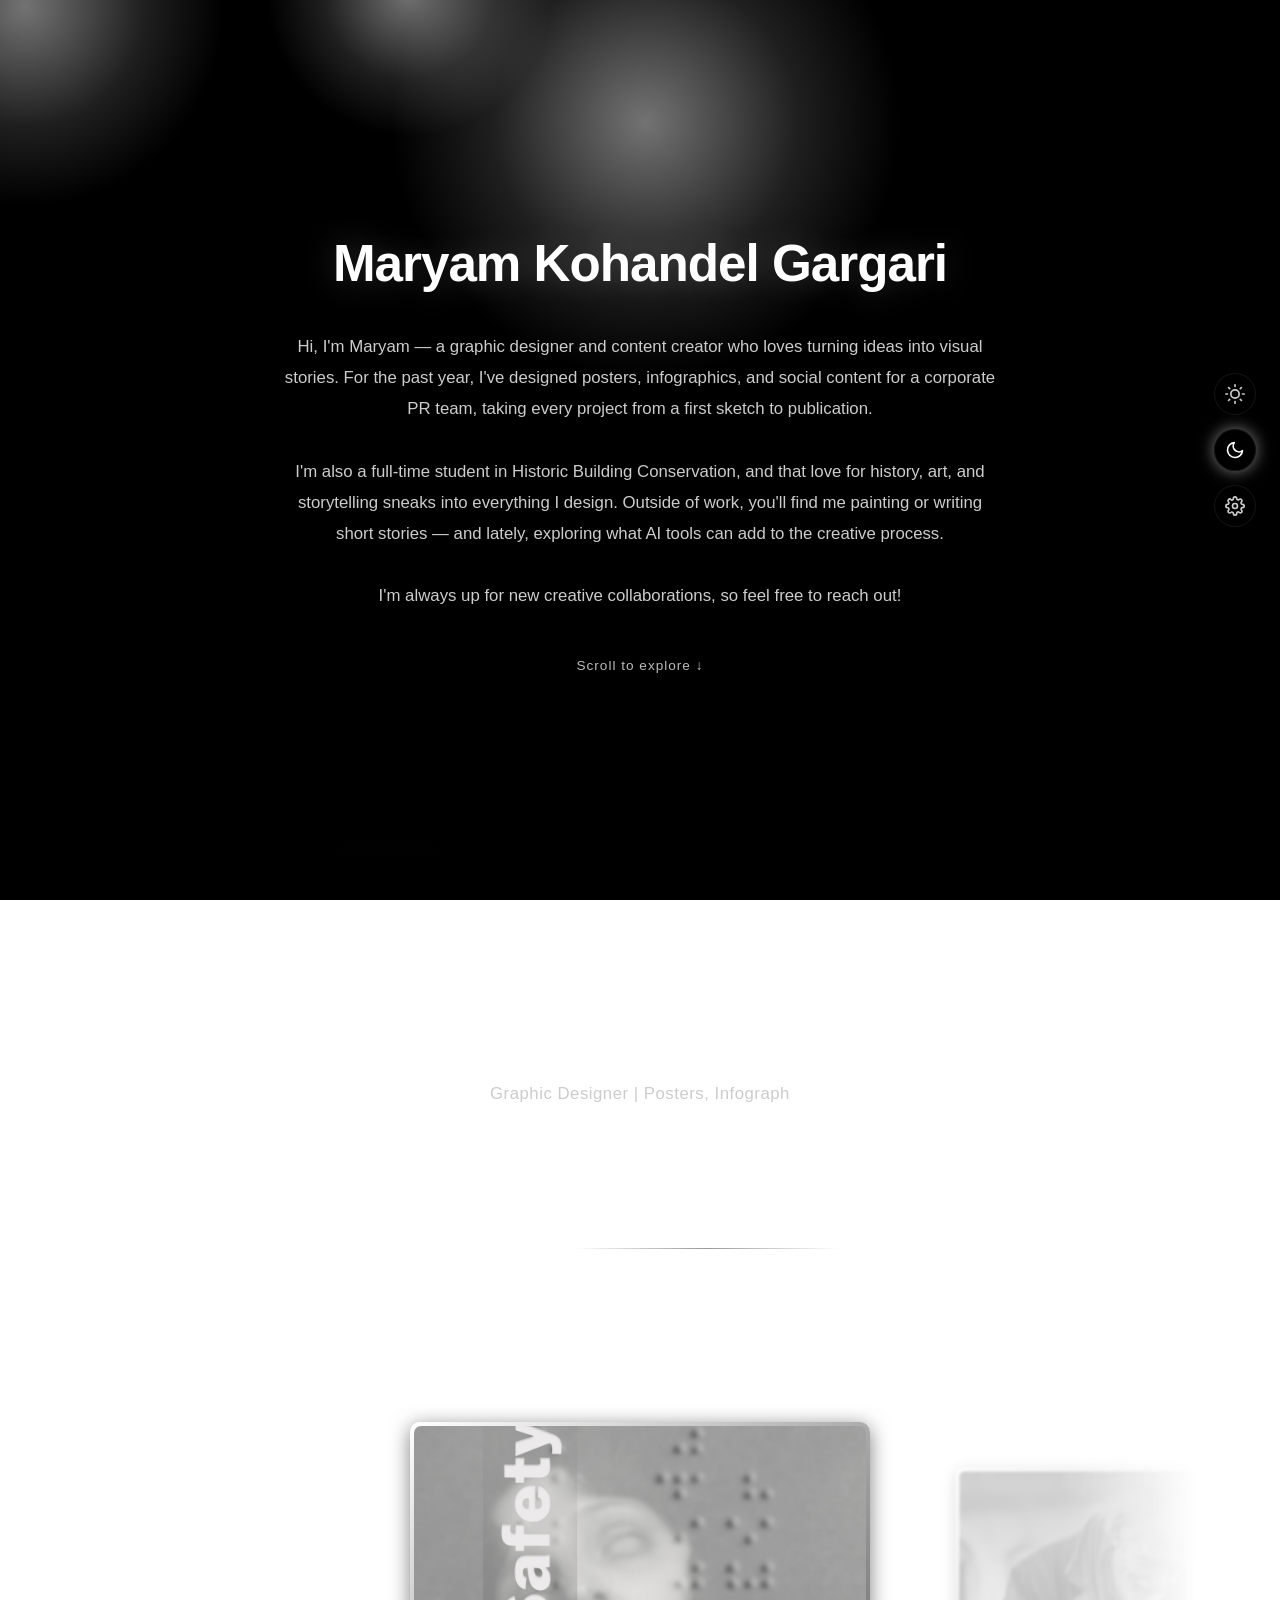
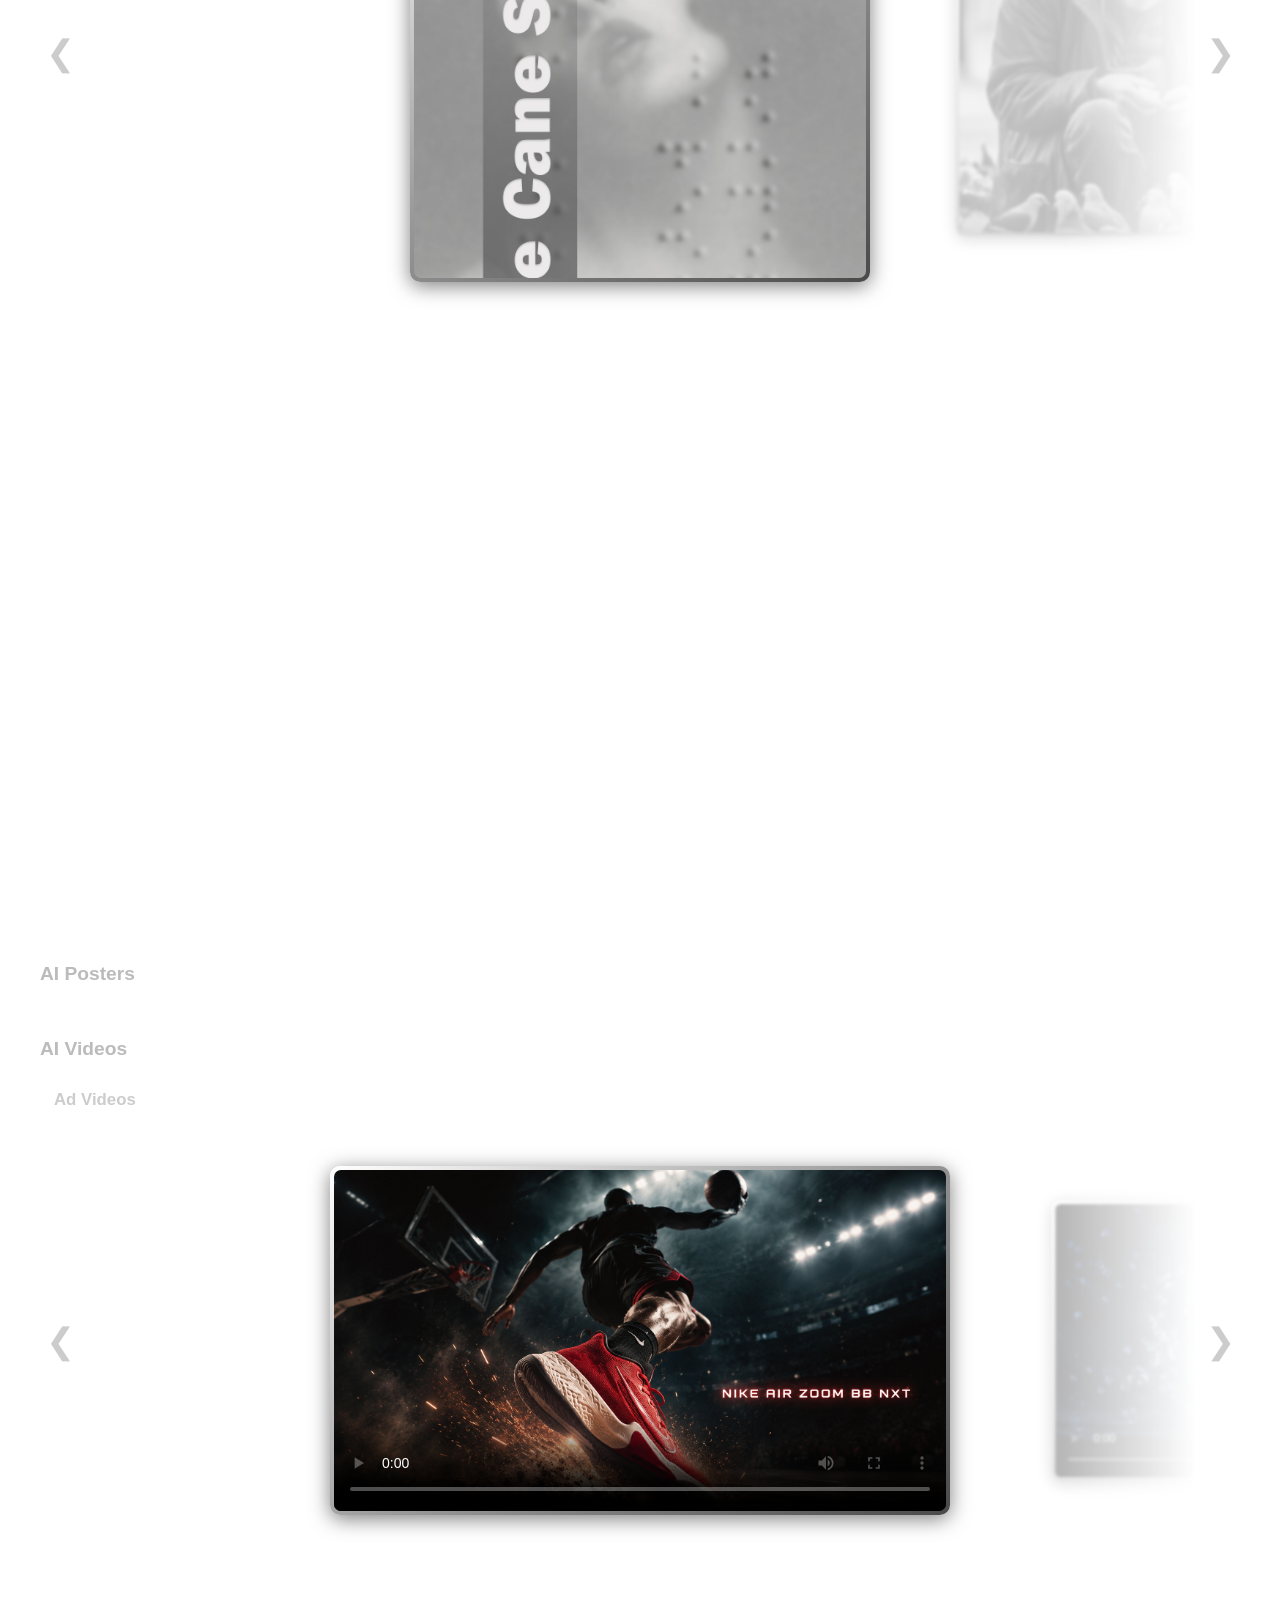
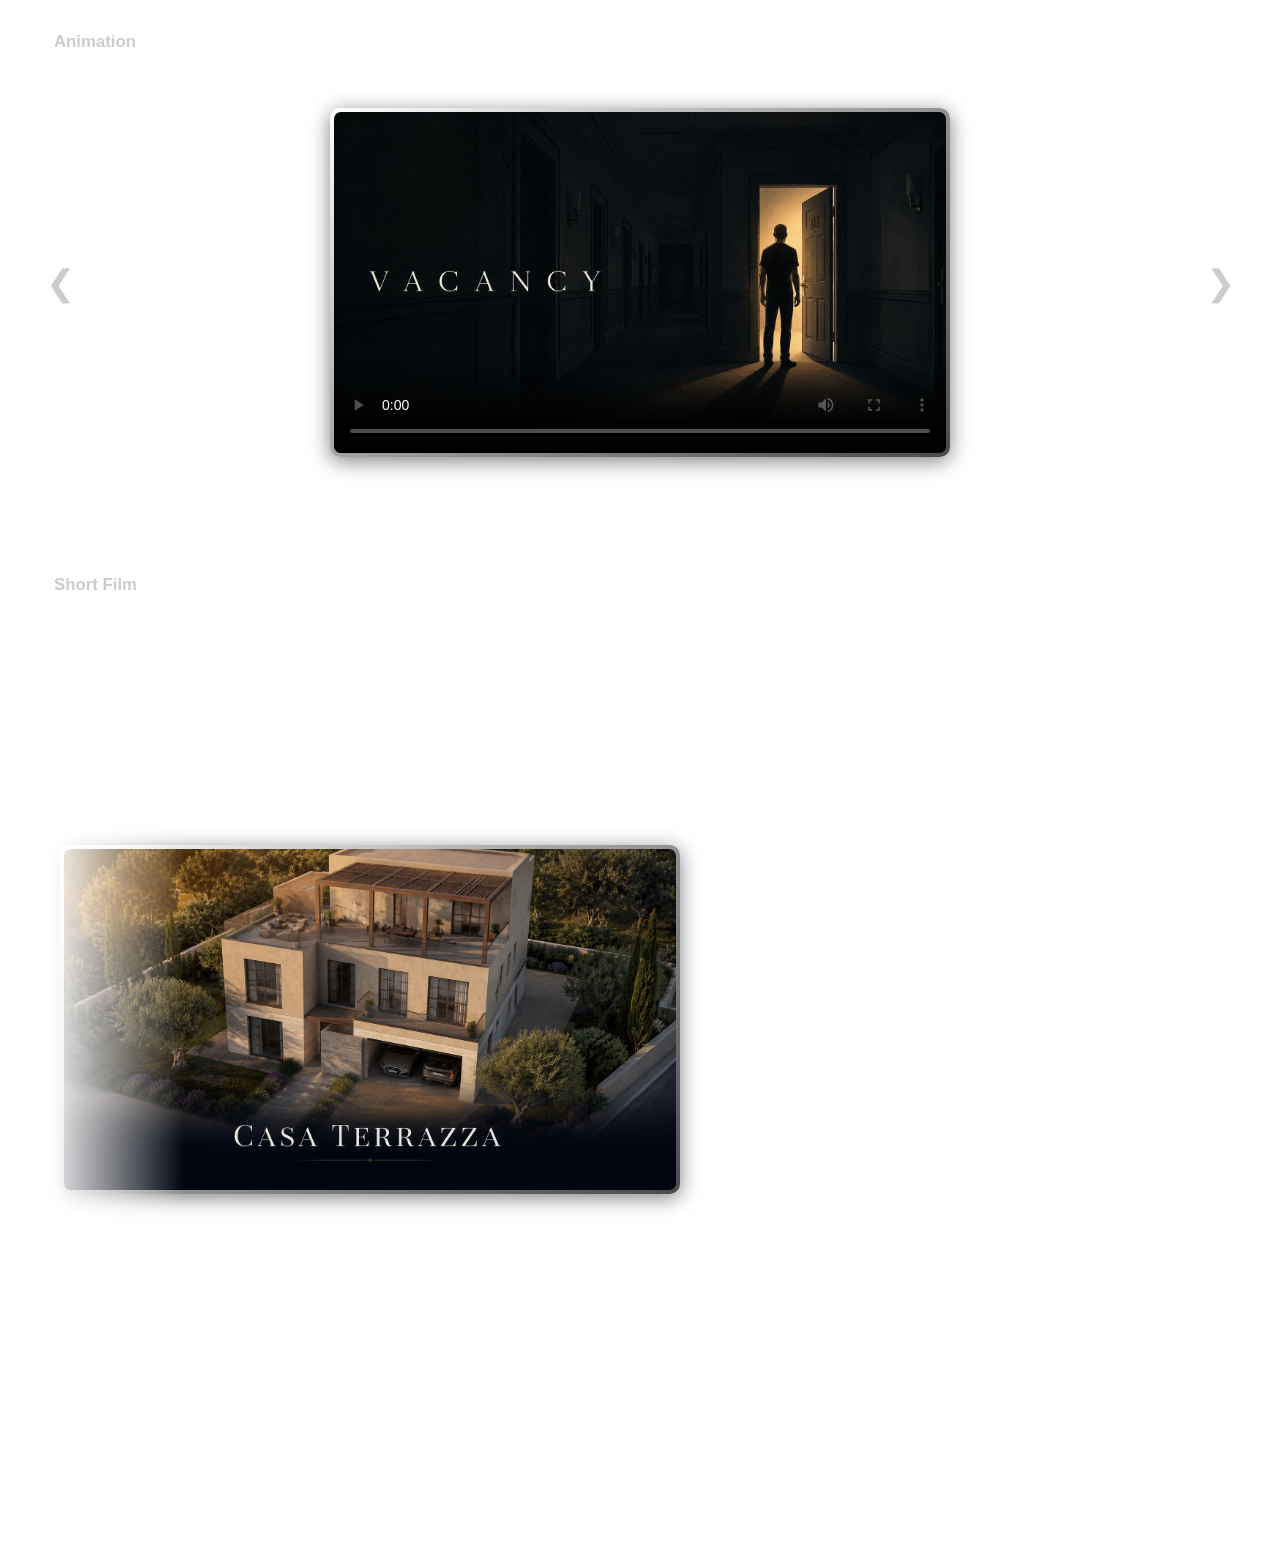
==== commit 56b38af5: "Update index.html" ====
--- a/index.html
+++ b/index.html
@@ -168,14 +168,18 @@
     <div class="gallery"></div>
   </section>
 
- <section class="section reveal" id="architecture">
+<section class="section reveal" id="architecture">
     <h2 class="section-title">Architecture</h2>
-    <div class="gallery">
-      <a href="casa-terrazza.html" class="gallery-item" style="text-decoration:none;">
-        <img src="casa-terrazza-cover.jpg" alt="Casa Terrazza project cover">
-        <div class="overlay"><span>Casa Terrazza</span></div>
-      </a>
+    <div class="carousel-wrapper">
+      <div class="carousel-viewport">
+        <div class="carousel-track">
+          <a href="casa-terrazza.html" class="carousel-item carousel-item-video active" data-title="Casa Terrazza" style="text-decoration:none; display:block;">
+            <img src="casa-terrazza-cover.jpg" alt="Casa Terrazza project cover">
+          </a>
+        </div>
+      </div>
     </div>
+    <div class="carousel-caption">Casa Terrazza</div>
   </section>
 
   <section class="section reveal" id="portfolios">
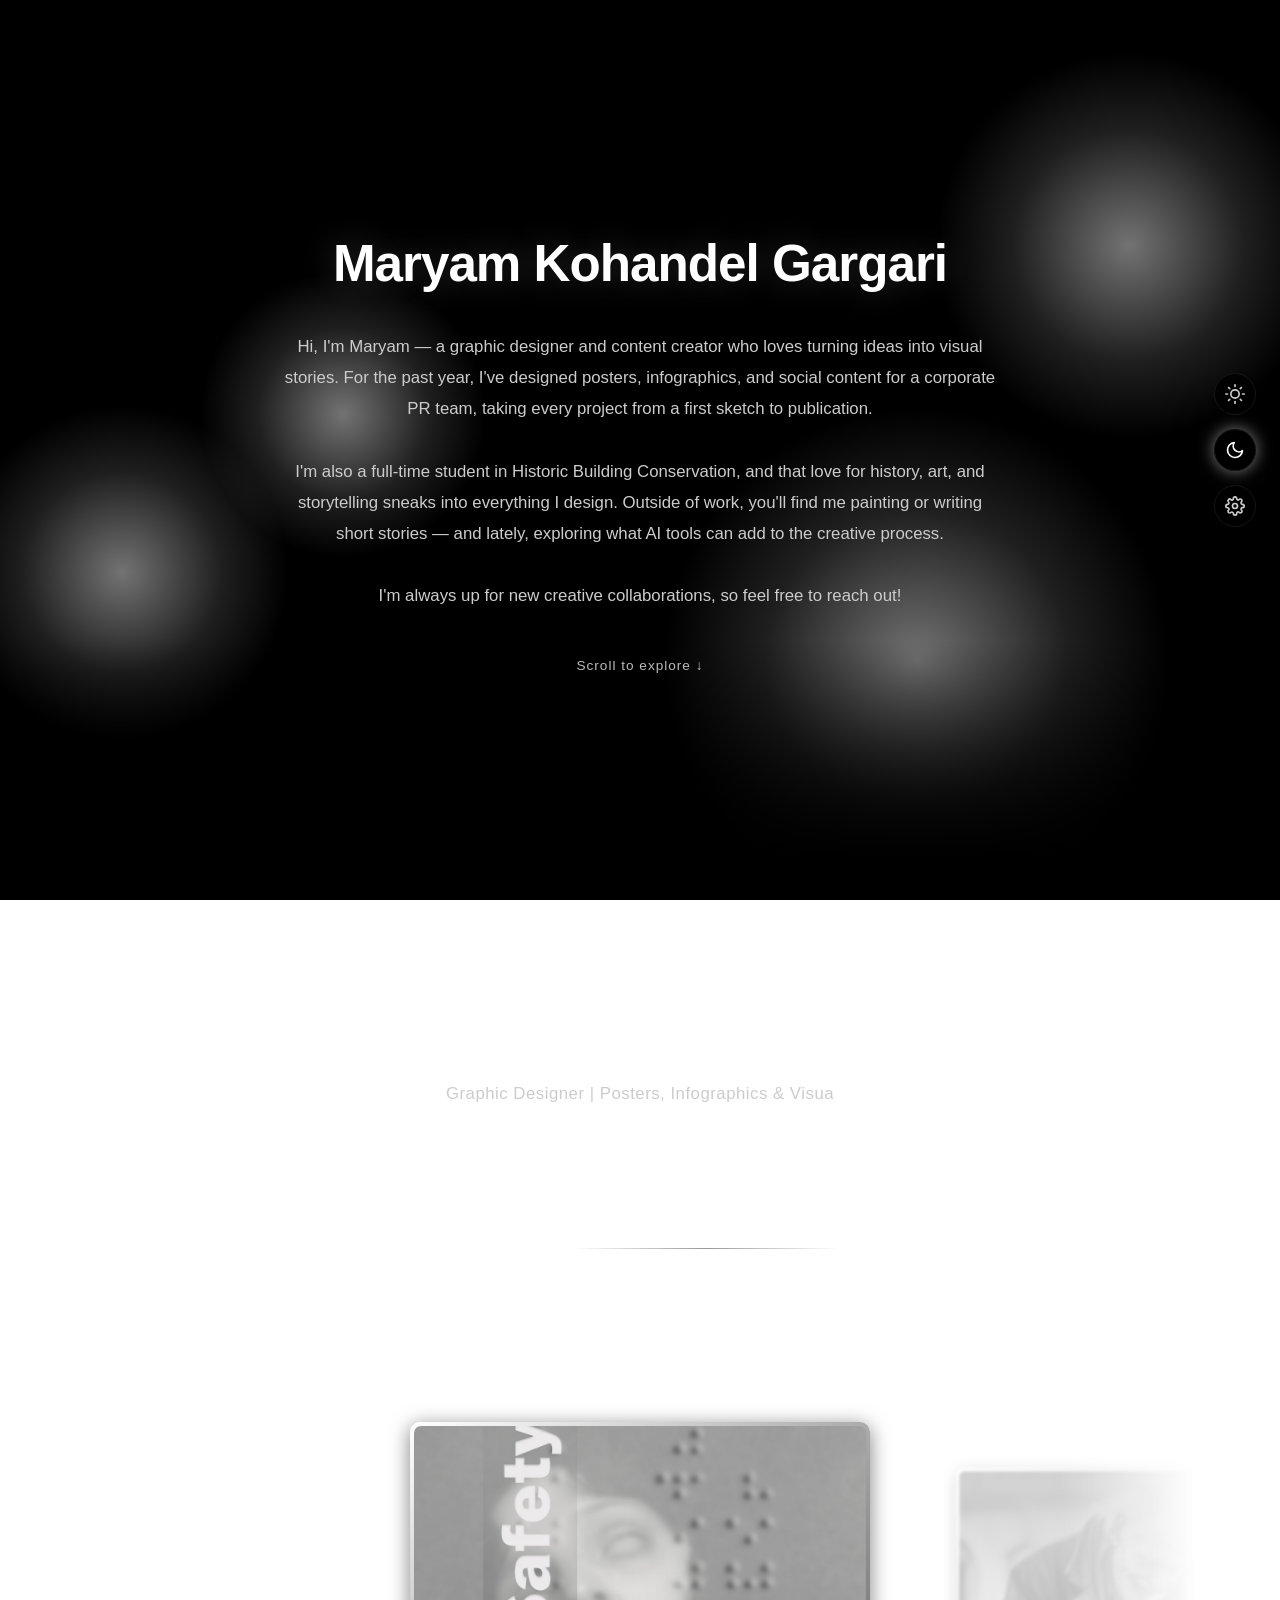
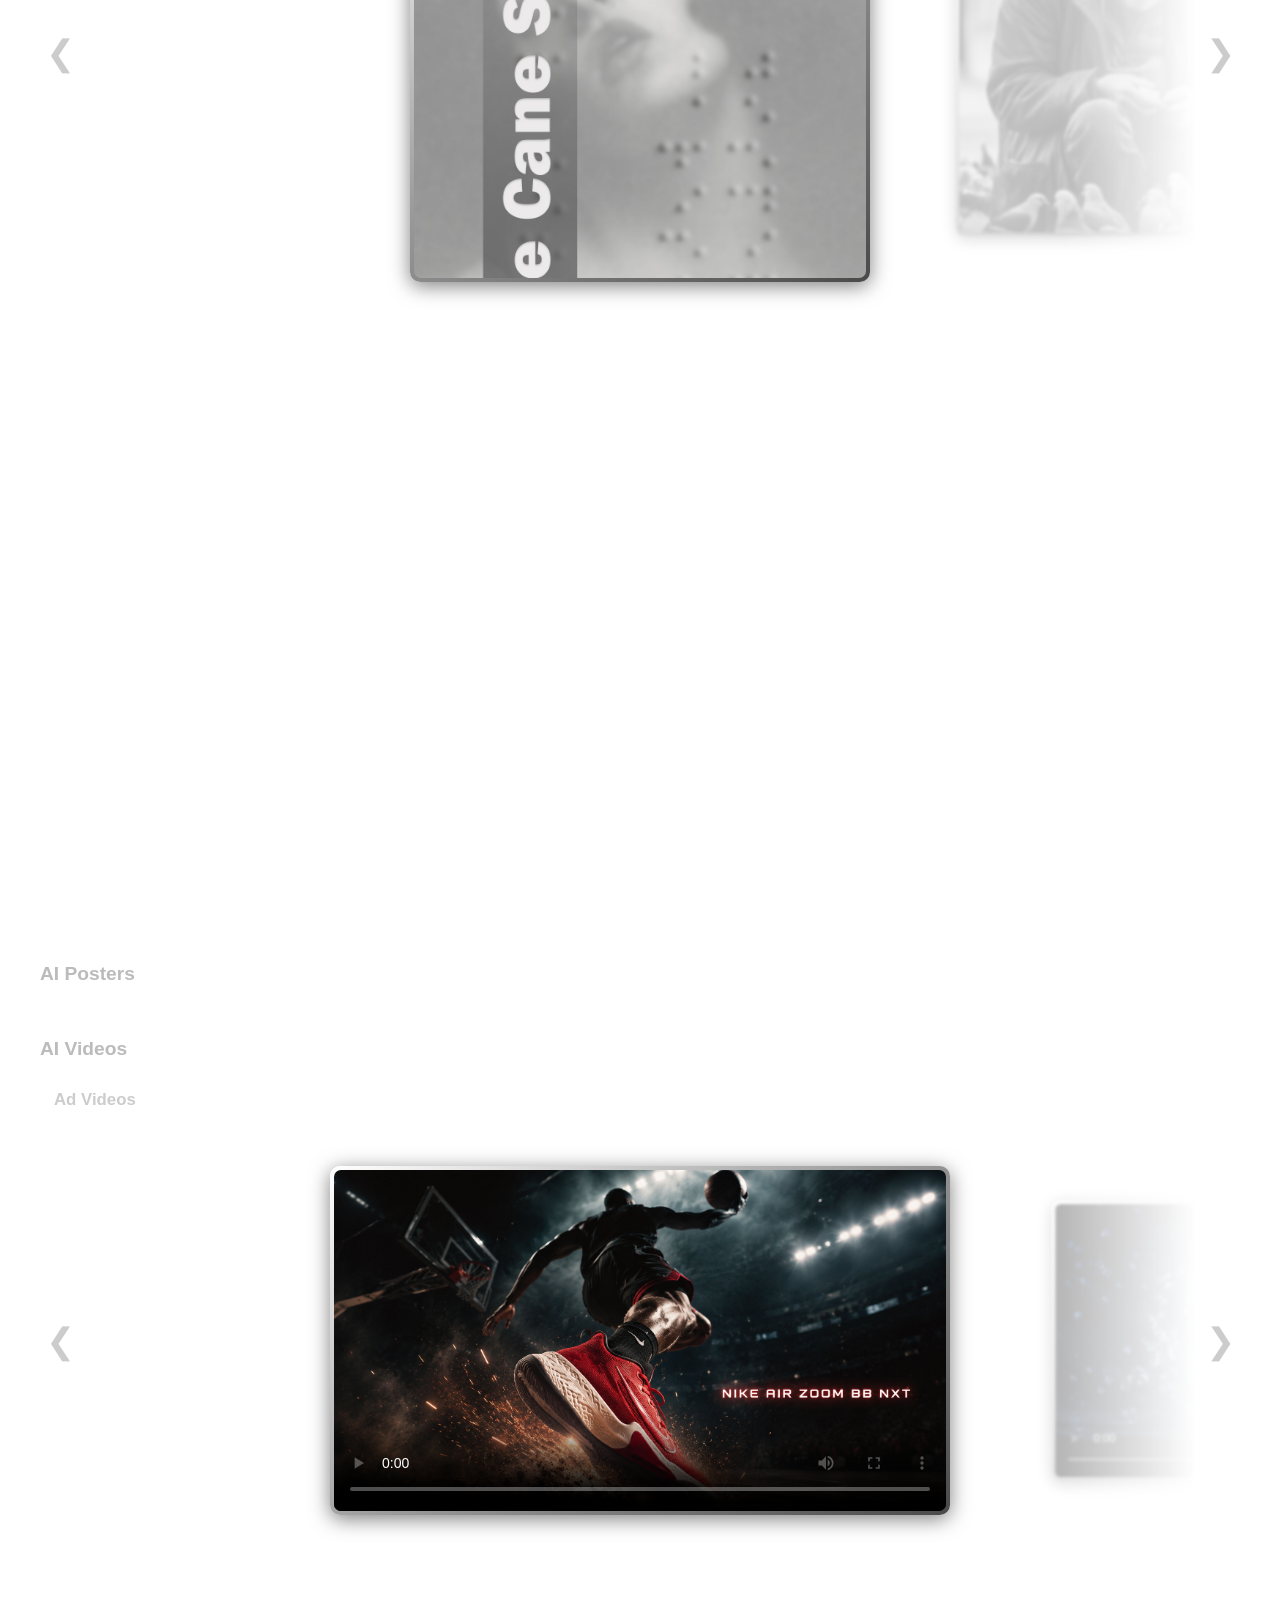
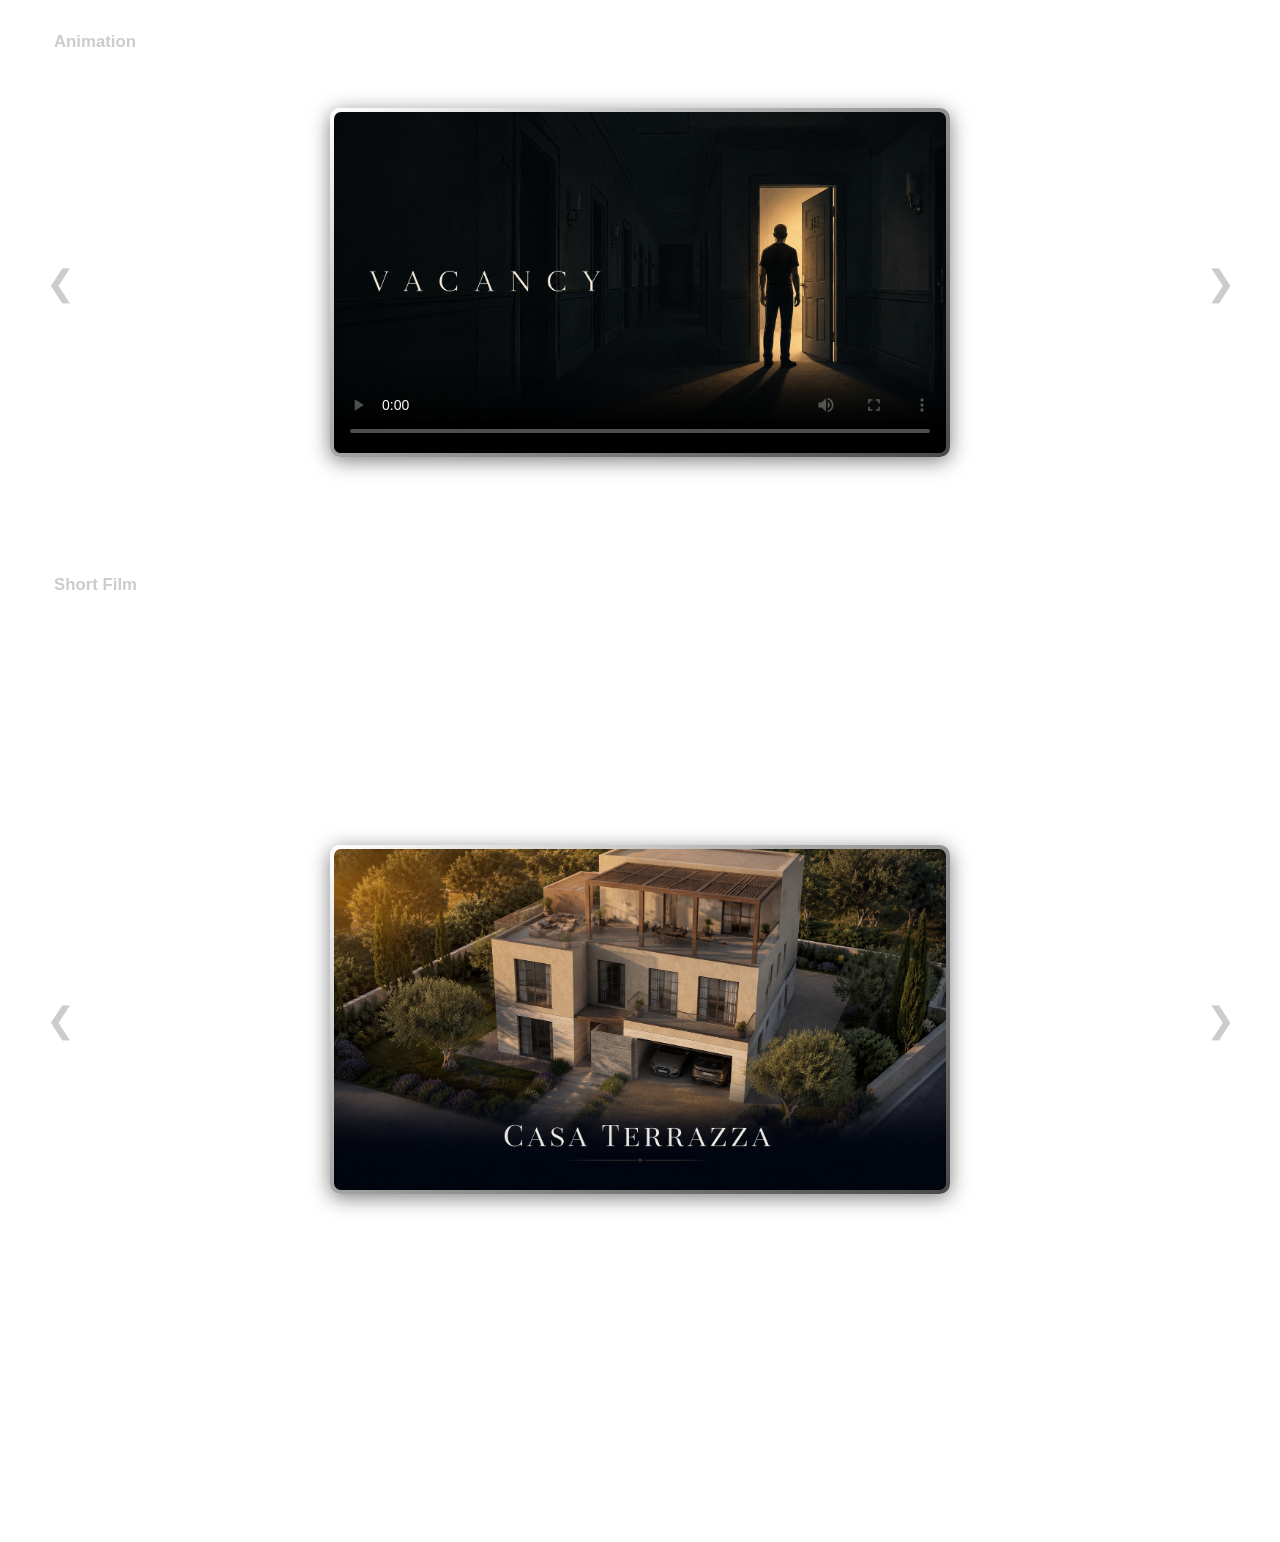
==== commit 953cae3d: "Update index.html" ====
--- a/index.html
+++ b/index.html
@@ -171,15 +171,17 @@
 <section class="section reveal" id="architecture">
     <h2 class="section-title">Architecture</h2>
     <div class="carousel-wrapper">
-      <div class="carousel-viewport">
-        <div class="carousel-track">
-          <a href="casa-terrazza.html" class="carousel-item carousel-item-video active" data-title="Casa Terrazza" style="text-decoration:none; display:block;">
+      <button class="carousel-arrow carousel-prev" aria-label="Previous project">&#10094;</button>
+      <div class="carousel-viewport">
+        <div class="carousel-track">
+          <a href="casa-terrazza.html" class="carousel-item carousel-item-video" data-title="Casa Terrazza" style="text-decoration:none; display:block;">
             <img src="casa-terrazza-cover.jpg" alt="Casa Terrazza project cover">
           </a>
         </div>
       </div>
-    </div>
-    <div class="carousel-caption">Casa Terrazza</div>
+      <button class="carousel-arrow carousel-next" aria-label="Next project">&#10095;</button>
+    </div>
+    <div class="carousel-caption"></div>
   </section>
 
   <section class="section reveal" id="portfolios">
